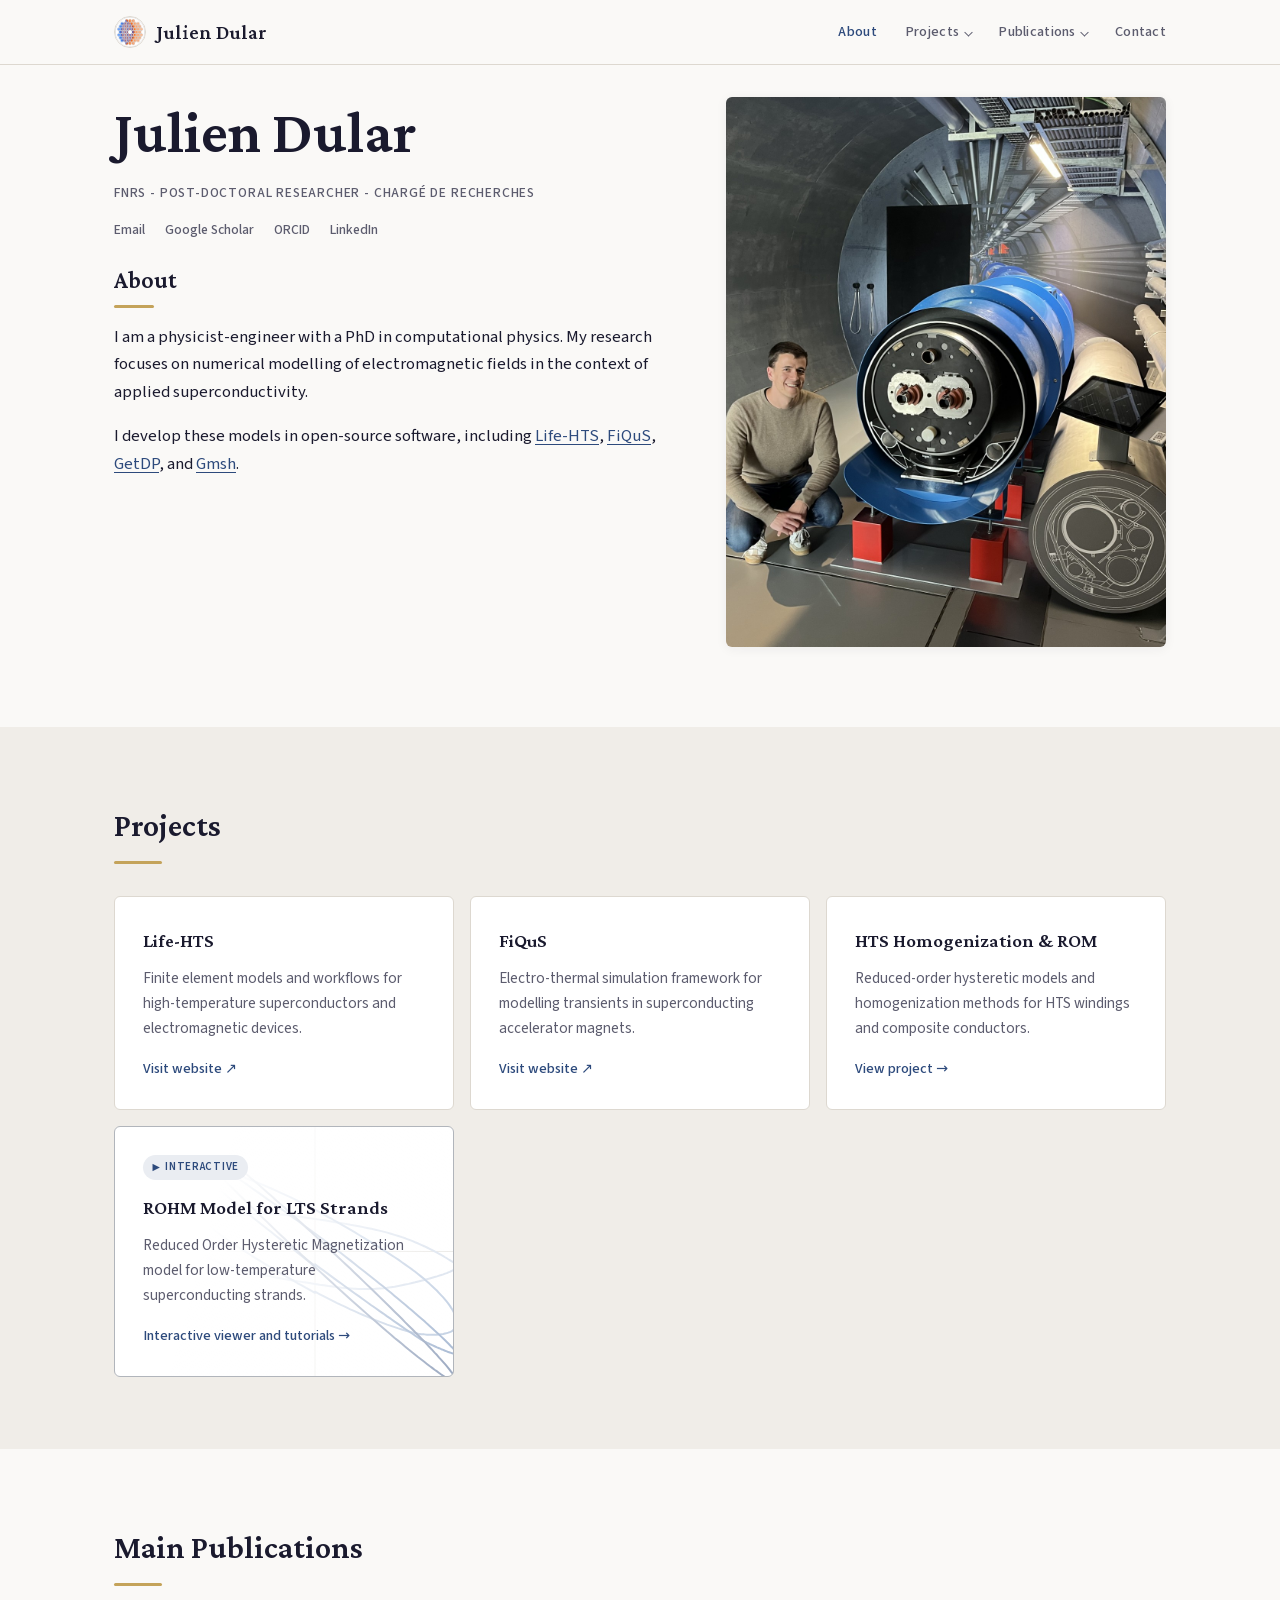
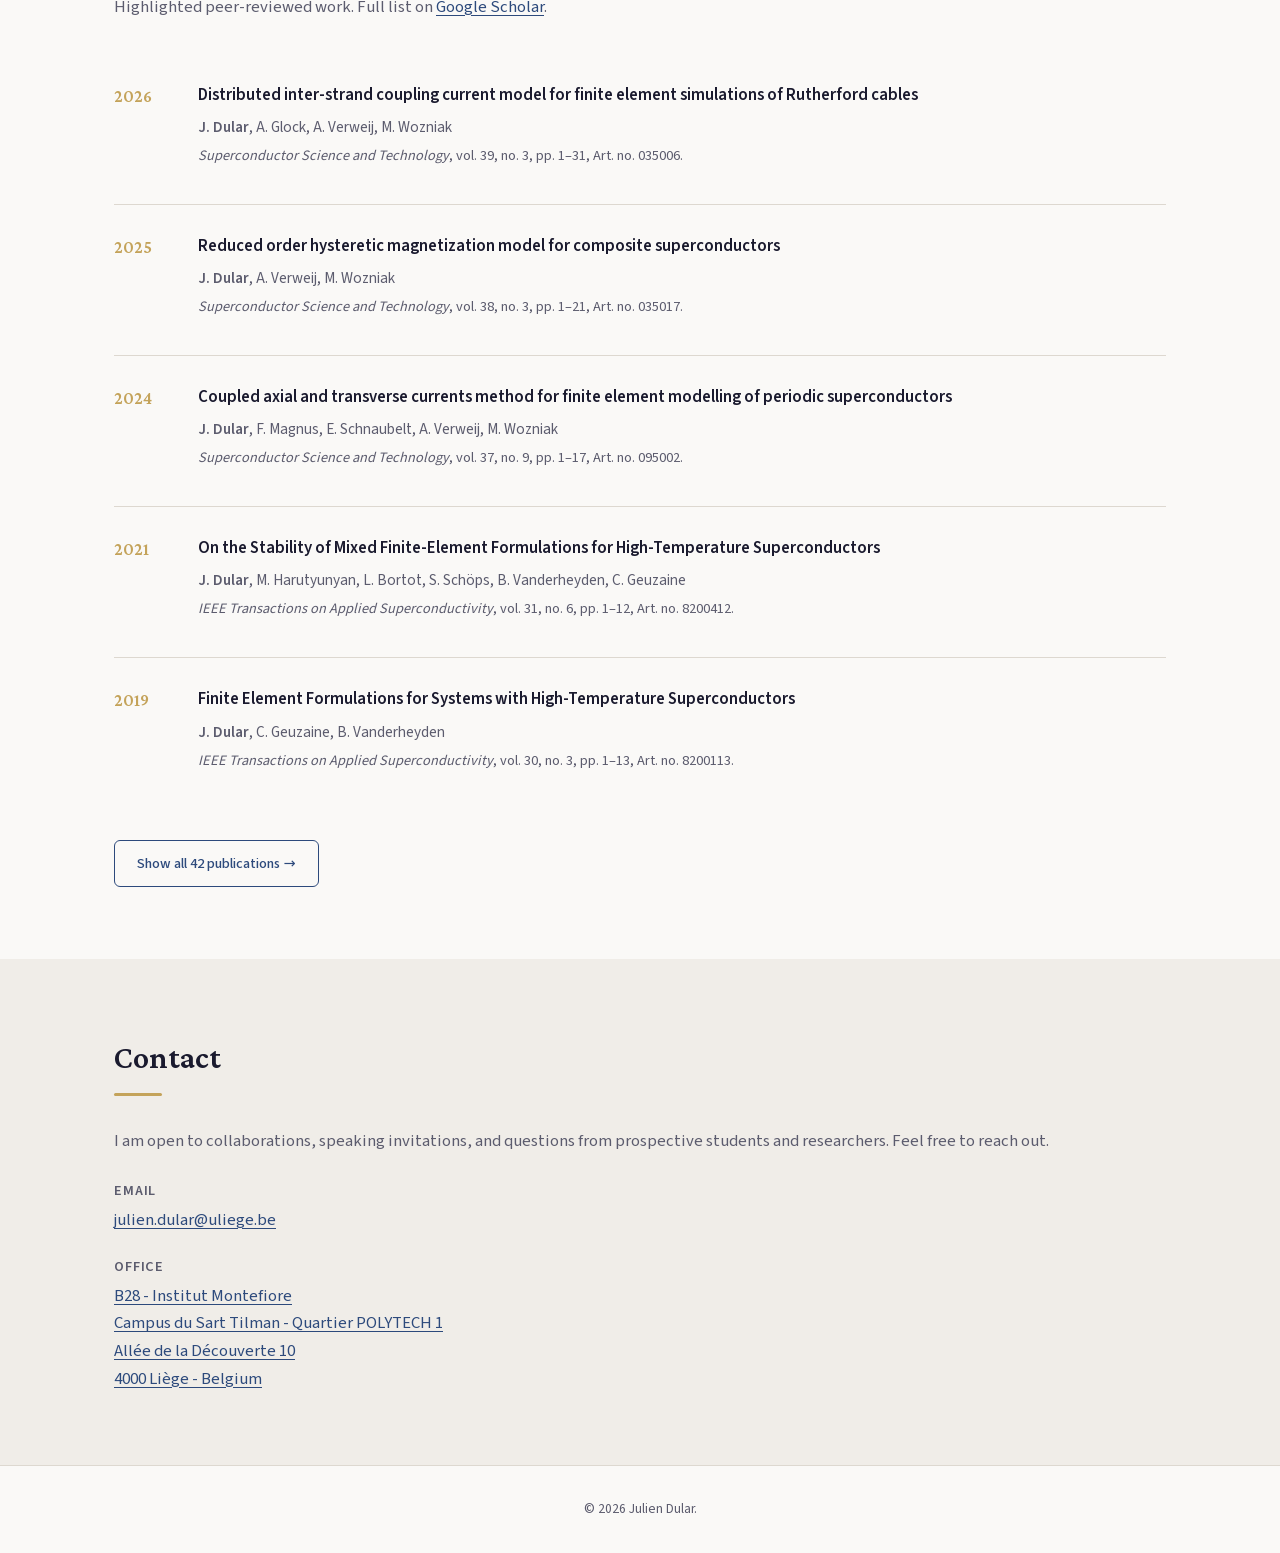
==== index.html @ a98f23dc "Highlighted the interactive ROHM project: card background, badge, menu pill - project card: "Interac" ====
<!DOCTYPE html>
<html lang="en">
<head>
  <meta charset="UTF-8">
  <meta name="viewport" content="width=device-width, initial-scale=1.0">
  <meta name="description" content="Julien Dular — FNRS postdoctoral researcher in numerical modelling of electromagnetic fields for applied superconductivity">
  <title>Julien Dular — Research Portfolio</title>
  <link rel="icon" href="assets/favicon.ico" sizes="32x32">
  <link rel="icon" href="assets/favicon-32.png" type="image/png" sizes="32x32">
  <link rel="apple-touch-icon" href="assets/apple-touch-icon.png">

  <link rel="stylesheet" href="styles.css">
</head>
<body>
  <a class="skip-link" href="#main">Skip to content</a>

  <header class="site-header">
    <nav class="nav" aria-label="Main navigation">
      <a class="nav-logo" href="#">
        <img class="nav-logo-photo" src="assets/favicon.png" alt="">
        Julien Dular
      </a>
      <button class="nav-toggle" aria-expanded="false" aria-controls="nav-menu" aria-label="Toggle menu">
        <span></span>
        <span></span>
        <span></span>
      </button>
      <ul class="nav-menu" id="nav-menu">
        <li><a href="#about">About</a></li>
        <li class="nav-item-dropdown">
          <a href="#projects" class="nav-dropdown-trigger">Projects</a>
          <ul class="nav-submenu" aria-label="Project links">
            <li><a href="http://www.life-hts.uliege.be/" target="_blank" rel="noopener noreferrer">Life-HTS</a></li>
            <li><a href="https://steam.docs.cern.ch/tools/fiqus/" target="_blank" rel="noopener noreferrer">FiQuS</a></li>
            <li><a href="projects/hts-homogenization.html">HTS Homogenization</a></li>
            <li><a href="projects/rohm-lts.html">ROHM for LTS Strands <span class="nav-badge">Interactive</span></a></li>
          </ul>
        </li>
        <li class="nav-item-dropdown">
          <a href="#publications" class="nav-dropdown-trigger">Publications</a>
          <ul class="nav-submenu" aria-label="Publication categories">
            <li><a href="#publications">Main Publications</a></li>
            <li><a href="publications.html#first-author">All Publications </a></li>
          </ul>
        </li>
        <li><a href="#contact">Contact</a></li>
      </ul>
    </nav>
  </header>

  <main id="main">
    <section class="hero" id="home">
      <div class="hero-inner">
      <div class="hero-content">
        <h1>Julien Dular</h1>
        <p class="hero-label"> FNRS - Post-Doctoral Researcher - Chargé de recherches </p>
        <ul class="social-links" aria-label="Academic profiles">
          <li><a href="mailto:julien.dular@uliege.be" aria-label="Email">Email</a></li>
          <li><a href="https://scholar.google.com/citations?user=bdQ_PpEAAAAJ&hl=fr" target="_blank" rel="noopener noreferrer">Google Scholar</a></li>
          <li><a href="https://orcid.org/0000-0003-0503-7526" target="_blank" rel="noopener noreferrer">ORCID</a></li>
          <li><a href="https://www.linkedin.com/in/julien-dular/" target="_blank" rel="noopener noreferrer">LinkedIn</a></li>
        </ul>
        <div class="about-grid" id="about">
          <h2 class="hero-about-title">About</h2>
          <div class="about-text">
            <p>
              I am a physicist-engineer with a PhD in computational physics. My research
              focuses on numerical modelling of electromagnetic fields in the context of
              applied superconductivity.
            </p>
            <p>
              I develop these models in open-source software, including
              <a href="http://www.life-hts.uliege.be/" target="_blank" rel="noopener noreferrer">Life-HTS</a>,
              <a href="https://steam.docs.cern.ch/tools/fiqus/" target="_blank" rel="noopener noreferrer">FiQuS</a>,
              <a href="https://getdp.info" target="_blank" rel="noopener noreferrer">GetDP</a>, and
              <a href="https://gmsh.info/" target="_blank" rel="noopener noreferrer">Gmsh</a>.
            </p>
          </div>
        </div>
      </div>
      <div class="hero-photo">
        <img src="assets/photo.jpg" alt="Julien Dular">
      </div>
      </div>
    </section>

    <section class="section section-alt" id="projects">
      <div class="container">
        <h2 class="section-title">Projects</h2>
        <div class="project-carousel">
          <div class="project-track" role="region" aria-label="Projects">
            <a class="project-card" href="http://www.life-hts.uliege.be/" target="_blank" rel="noopener noreferrer">
              <h3>Life-HTS</h3>
              <p>Finite element models and workflows for high-temperature superconductors and electromagnetic devices.</p>
              <span class="project-link">Visit website ↗</span>
            </a>
            <a class="project-card" href="https://steam.docs.cern.ch/tools/fiqus/" target="_blank" rel="noopener noreferrer">
              <h3>FiQuS</h3>
              <p>Electro-thermal simulation framework for modelling transients in superconducting accelerator magnets.</p>
              <span class="project-link">Visit website ↗</span>
            </a>
            <a class="project-card" href="projects/hts-homogenization.html">
              <h3>HTS Homogenization & ROM</h3>
              <p>Reduced-order hysteretic models and homogenization methods for HTS windings and composite conductors.</p>
              <span class="project-link">View project →</span>
            </a>
            <a class="project-card project-card-interactive" href="projects/rohm-lts.html">
              <span class="project-badge"><span aria-hidden="true">▶</span> Interactive</span>
              <h3>ROHM Model for LTS Strands</h3>
              <p>Reduced Order Hysteretic Magnetization model for low-temperature superconducting strands.</p>
              <span class="project-link">Interactive viewer and tutorials →</span>
            </a>
          </div>
        </div>
      </div>
    </section>

    <section class="section" id="publications">
      <div class="container" >
        <h2 class="section-title">Main Publications</h2>
        <p class="section-intro">Highlighted peer-reviewed work. Full list on <a href="https://scholar.google.com/citations?user=bdQ_PpEAAAAJ&hl=fr" target="_blank" rel="noopener noreferrer">Google Scholar</a>.</p>

        <div id="publications-container" data-main="true" data-show-all="true" aria-live="polite">
          <p class="section-intro">Loading publications…</p>
        </div>
      </div>
    </section>

    <section class="section section-alt" id="contact">
      <div class="container">
        <h2 class="section-title">Contact</h2>
        <div class="contact-info">
          <p>
            I am open to collaborations, speaking invitations, and questions from prospective
            students and researchers. Feel free to reach out.
          </p>
          <ul class="contact-details">
            <li>
              <span class="contact-label">Email</span>
              <a href="mailto:julien.dular@uliege.be">julien.dular@uliege.be</a>
            </li>
            <li>
              <span class="contact-label">Office</span>
              <a class="contact-office-address" href="https://www.google.com/maps/search/?api=1&amp;query=B28+Institut+Montefiore,+All%C3%A9e+de+la+D%C3%A9couverte+10,+4000+Li%C3%A8ge,+Belgium" target="_blank" rel="noopener noreferrer">
                B28 - Institut Montefiore
                <br> Campus du Sart Tilman - Quartier POLYTECH 1
                <br> Allée de la Découverte 10
                <br> 4000 Liège - Belgium
              </a>
            </li>
          </ul>
        </div>
      </div>
    </section>
  </main>

  <footer class="site-footer">
    <div class="container">
      <p>&copy; <span id="year"></span> Julien Dular.</p>
    </div>
  </footer>

  <script src="assets/vendor/js-yaml.min.js"></script>
  <script src="publications.js"></script>
  <script src="script.js"></script>
</body>
</html>
---- styles.css ----
/* ==========================================================================
   Academic Portfolio — Styles
   ========================================================================== */

/* Self-hosted fonts (SIL Open Font License 1.1, see assets/fonts/OFL-*.txt) */

@font-face {
  font-family: "Crimson Pro";
  font-style: italic;
  font-weight: 400;
  font-display: swap;
  src: url("assets/fonts/crimson-pro-italic-latin-ext.woff2") format("woff2");
  unicode-range: U+0100-02BA, U+02BD-02C5, U+02C7-02CC, U+02CE-02D7, U+02DD-02FF, U+0304, U+0308, U+0329, U+1D00-1DBF, U+1E00-1E9F, U+1EF2-1EFF, U+2020, U+20A0-20AB, U+20AD-20C0, U+2113, U+2C60-2C7F, U+A720-A7FF;
}

@font-face {
  font-family: "Crimson Pro";
  font-style: italic;
  font-weight: 400;
  font-display: swap;
  src: url("assets/fonts/crimson-pro-italic-latin.woff2") format("woff2");
  unicode-range: U+0000-00FF, U+0131, U+0152-0153, U+02BB-02BC, U+02C6, U+02DA, U+02DC, U+0304, U+0308, U+0329, U+2000-206F, U+20AC, U+2122, U+2191, U+2193, U+2212, U+2215, U+FEFF, U+FFFD;
}

@font-face {
  font-family: "Crimson Pro";
  font-style: normal;
  font-weight: 400 600;
  font-display: swap;
  src: url("assets/fonts/crimson-pro-normal-latin-ext.woff2") format("woff2");
  unicode-range: U+0100-02BA, U+02BD-02C5, U+02C7-02CC, U+02CE-02D7, U+02DD-02FF, U+0304, U+0308, U+0329, U+1D00-1DBF, U+1E00-1E9F, U+1EF2-1EFF, U+2020, U+20A0-20AB, U+20AD-20C0, U+2113, U+2C60-2C7F, U+A720-A7FF;
}

@font-face {
  font-family: "Crimson Pro";
  font-style: normal;
  font-weight: 400 600;
  font-display: swap;
  src: url("assets/fonts/crimson-pro-normal-latin.woff2") format("woff2");
  unicode-range: U+0000-00FF, U+0131, U+0152-0153, U+02BB-02BC, U+02C6, U+02DA, U+02DC, U+0304, U+0308, U+0329, U+2000-206F, U+20AC, U+2122, U+2191, U+2193, U+2212, U+2215, U+FEFF, U+FFFD;
}

@font-face {
  font-family: "Source Sans 3";
  font-style: normal;
  font-weight: 300 600;
  font-display: swap;
  src: url("assets/fonts/source-sans-3-normal-latin-ext.woff2") format("woff2");
  unicode-range: U+0100-02BA, U+02BD-02C5, U+02C7-02CC, U+02CE-02D7, U+02DD-02FF, U+0304, U+0308, U+0329, U+1D00-1DBF, U+1E00-1E9F, U+1EF2-1EFF, U+2020, U+20A0-20AB, U+20AD-20C0, U+2113, U+2C60-2C7F, U+A720-A7FF;
}

@font-face {
  font-family: "Source Sans 3";
  font-style: normal;
  font-weight: 300 600;
  font-display: swap;
  src: url("assets/fonts/source-sans-3-normal-latin.woff2") format("woff2");
  unicode-range: U+0000-00FF, U+0131, U+0152-0153, U+02BB-02BC, U+02C6, U+02DA, U+02DC, U+0304, U+0308, U+0329, U+2000-206F, U+20AC, U+2122, U+2191, U+2193, U+2212, U+2215, U+FEFF, U+FFFD;
}

:root {
  --color-bg: #faf9f7;
  --color-bg-alt: #f0ede8;
  --color-surface: #ffffff;
  --color-text: #1a1a2e;
  --color-text-muted: #5c5c6e;
  --color-accent: #2d4a7c;
  --color-accent-light: #4a6fa5;
  --color-border: #ddd8d0;
  --color-highlight: #c4a35a;

  --font-serif: "Crimson Pro", Georgia, "Times New Roman", serif;
  --font-sans: "Source Sans 3", system-ui, sans-serif;

  --max-width: 1100px;
  --header-height: 64px;
  --radius: 6px;
  --shadow: 0 2px 12px rgba(26, 26, 46, 0.06);
  --transition: 0.2s ease;
}

*,
*::before,
*::after {
  box-sizing: border-box;
  margin: 0;
  padding: 0;
}

html {
  scroll-behavior: smooth;
  scroll-padding-top: calc(var(--header-height) + 1rem);
}

body {
  font-family: var(--font-sans);
  font-size: 1.05rem;
  line-height: 1.65;
  color: var(--color-text);
  background: var(--color-bg);
  -webkit-font-smoothing: antialiased;
}

img {
  max-width: 100%;
  height: auto;
  display: block;
}

a {
  color: var(--color-accent);
  text-decoration-thickness: 1px;
  text-underline-offset: 3px;
  transition: color var(--transition);
}

a:hover {
  color: var(--color-accent-light);
}

/* Skip link */
.skip-link {
  position: absolute;
  top: -100%;
  left: 1rem;
  padding: 0.5rem 1rem;
  background: var(--color-accent);
  color: #fff;
  z-index: 200;
  border-radius: var(--radius);
}

.skip-link:focus {
  top: 1rem;
}

/* Header & Navigation */
.site-header {
  position: sticky;
  top: 0;
  z-index: 100;
  background: rgba(250, 249, 247, 0.92);
  backdrop-filter: blur(10px);
  border-bottom: 1px solid var(--color-border);
}

.nav {
  display: flex;
  align-items: center;
  justify-content: space-between;
  max-width: var(--max-width);
  margin: 0 auto;
  padding: 0 1.5rem;
  height: var(--header-height);
}

.nav-logo {
  display: inline-flex;
  align-items: center;
  gap: 0.625rem;
  font-family: var(--font-serif);
  font-size: 1.25rem;
  font-weight: 600;
  color: var(--color-text);
  text-decoration: none;
}

.nav-logo-photo {
  width: 2rem;
  height: 2rem;
  border-radius: 50%;
  object-fit: cover;
  border: 1px solid var(--color-border);
}

.nav-logo:hover {
  color: var(--color-accent);
}

.nav-menu {
  display: flex;
  gap: 1.75rem;
  list-style: none;
}

.nav-menu a {
  font-size: 0.9rem;
  font-weight: 500;
  color: var(--color-text-muted);
  text-decoration: none;
  letter-spacing: 0.02em;
}

.nav-menu a:hover,
.nav-menu a.active {
  color: var(--color-accent);
}

/* Projects dropdown */
.nav-item-dropdown {
  position: relative;
}

.nav-dropdown-trigger::after {
  content: "";
  display: inline-block;
  width: 0.35rem;
  height: 0.35rem;
  margin-left: 0.35rem;
  border-right: 1.5px solid currentColor;
  border-bottom: 1.5px solid currentColor;
  transform: rotate(45deg) translateY(-1px);
  vertical-align: middle;
  transition: transform var(--transition);
}

.nav-item-dropdown:hover .nav-dropdown-trigger::after,
.nav-item-dropdown:focus-within .nav-dropdown-trigger::after {
  transform: rotate(-135deg) translateY(1px);
}

.nav-submenu {
  list-style: none;
  position: absolute;
  top: calc(100% + 0.5rem);
  left: 0;
  min-width: 220px;
  padding: 0.5rem 0;
  background: var(--color-bg);
  border: 1px solid var(--color-border);
  border-radius: 6px;
  box-shadow: 0 8px 24px rgba(0, 0, 0, 0.08);
  z-index: 101;
  opacity: 0;
  visibility: hidden;
  transform: translateY(6px);
  transition: opacity var(--transition), transform var(--transition), visibility var(--transition);
}

.nav-item-dropdown:hover .nav-submenu,
.nav-item-dropdown:focus-within .nav-submenu {
  opacity: 1;
  visibility: visible;
  transform: translateY(0);
}

.nav-submenu a {
  display: block;
  padding: 0.5rem 1rem;
  font-size: 0.85rem;
  white-space: nowrap;
}

/* "Interactive" pill, on the ROHM project card and next to its menu link */
.project-badge,
.nav-badge {
  display: inline-flex;
  align-items: center;
  gap: 0.3rem;
  font-family: var(--font-sans);
  font-weight: 600;
  letter-spacing: 0.06em;
  text-transform: uppercase;
  color: var(--color-accent);
  background: color-mix(in srgb, var(--color-accent) 10%, var(--color-surface));
  border-radius: 999px;
}

.nav-badge {
  margin-left: 0.4rem;
  padding: 0.1rem 0.45rem;
  font-size: 0.62rem;
  vertical-align: 0.1em;
}

.nav-submenu a:hover,
.nav-submenu a.active {
  background: var(--color-bg-alt);
  color: var(--color-accent);
}

.nav-toggle {
  display: none;
  flex-direction: column;
  gap: 5px;
  background: none;
  border: none;
  cursor: pointer;
  padding: 4px;
}

.nav-toggle span {
  display: block;
  width: 22px;
  height: 2px;
  background: var(--color-text);
  transition: var(--transition);
}

/* Hero */
.hero {
  background: var(--color-bg);
  padding: 2rem 0 5rem;
}

.hero-inner {
  display: grid;
  grid-template-columns: 1fr auto;
  gap: 3rem;
  align-items: start;
  max-width: var(--max-width);
  margin: 0 auto;
  padding: 0 1.5rem;
}

.hero-label {
  font-size: 0.85rem;
  font-weight: 500;
  letter-spacing: 0.06em;
  text-transform: uppercase;
  color: var(--color-text-muted);
  margin-bottom: 0.75rem;
}

.hero h1 {
  font-family: var(--font-serif);
  font-size: clamp(2.5rem, 5vw, 3.75rem);
  font-weight: 600;
  line-height: 1.15;
  margin-bottom: 1rem;
  color: var(--color-text);
}

.btn {
  display: inline-block;
  padding: 0.65rem 1.4rem;
  font-family: var(--font-sans);
  font-size: 0.9rem;
  font-weight: 500;
  border-radius: var(--radius);
  text-decoration: none;
  transition: background var(--transition), color var(--transition), border-color var(--transition);
  cursor: pointer;
  border: 1.5px solid transparent;
}

.btn-primary {
  background: var(--color-accent);
  color: #fff;
}

.btn-primary:hover {
  background: var(--color-accent-light);
  color: #fff;
}

.btn-secondary {
  background: transparent;
  color: var(--color-accent);
  border-color: var(--color-accent);
}

.btn-secondary:hover {
  background: var(--color-accent);
  color: #fff;
}

.social-links {
  display: flex;
  flex-wrap: wrap;
  gap: 1.25rem;
  list-style: none;
}

.social-links a {
  font-size: 0.85rem;
  font-weight: 500;
  text-decoration: none;
  color: var(--color-text-muted);
}

.social-links a:hover {
  color: var(--color-accent);
}

.hero .social-links {
  margin: 0.5rem 0 0;
}

.hero .about-grid {
  grid-template-columns: 1fr;
  gap: 0.75rem;
  margin: 1rem 0 0;
}

.hero-about-title {
  font-family: var(--font-serif);
  font-size: 1.5rem;
  font-weight: 600;
  margin-bottom: 0.25rem;
  position: relative;
  padding-bottom: 0.5rem;
}

.hero-about-title::after {
  content: "";
  position: absolute;
  bottom: 0;
  left: 0;
  width: 40px;
  height: 3px;
  background: var(--color-highlight);
  border-radius: 2px;
}

.hero .about-highlights {
  padding: 1rem 1.25rem;
  margin: 0;
}

.hero .about-highlights h3 {
  margin-bottom: 0.5rem;
}

.hero .about-highlights li {
  margin-bottom: 0.2rem;
}

.hero-photo {
  flex-shrink: 0;
}

.hero-photo img {
  width: 440px;
  height: 550px;
  object-fit: cover;
  border-radius: var(--radius);
  box-shadow: var(--shadow);
}

/* Sections */
.section {
  padding: 4.5rem 0;
  background: var(--color-bg);
}

.section-alt {
  background: var(--color-bg-alt);
}

.container {
  max-width: var(--max-width);
  margin: 0 auto;
  padding: 0 1.5rem;
}

.section-title {
  font-family: var(--font-serif);
  font-size: 2rem;
  font-weight: 600;
  margin-bottom: 0.5rem;
  position: relative;
  padding-bottom: 0.75rem;
}

.section-title::after {
  content: "";
  position: absolute;
  bottom: 0;
  left: 0;
  width: 48px;
  height: 3px;
  background: var(--color-highlight);
  border-radius: 2px;
}

.section-intro {
  color: var(--color-text-muted);
  margin-bottom: 2rem;
}

.subsection-title {
  font-family: var(--font-serif);
  font-size: 1.35rem;
  margin-top: 2.5rem;
  margin-bottom: 1rem;
}

/* About */
.about-grid {
  display: grid;
  grid-template-columns: 2fr 1fr;
  gap: 3rem;
  margin-top: 2rem;
}

.about-text p + p {
  margin-top: 1rem;
}

.about-highlights {
  background: var(--color-surface);
  padding: 1.5rem;
  border-radius: var(--radius);
  border: 1px solid var(--color-border);
  box-shadow: var(--shadow);
}

.about-highlights h3 {
  font-family: var(--font-serif);
  font-size: 1.1rem;
  margin-bottom: 0.75rem;
}

.about-highlights ul {
  list-style: none;
}

.about-highlights li {
  padding: 0.4rem 0;
  padding-left: 1rem;
  border-left: 2px solid var(--color-highlight);
  margin-bottom: 0.35rem;
  font-size: 0.95rem;
  color: var(--color-text-muted);
}

/* Publications */
.publication-list {
  list-style: none;
  margin-top: 2rem;
}

.publications-show-all {
  margin-top: 2rem;
}

.page-back {
  margin-bottom: 1.5rem;
}

.page-back a {
  color: var(--color-accent);
  text-decoration: none;
  font-weight: 500;
}

.page-back a:hover {
  text-decoration: underline;
}

.publication-list + .publication-list {
  margin-top: 0;
}

.publication-divider {
  border: none;
  border-top: 1px solid var(--color-border);
  margin: 2rem 0;
}

.publication {
  display: grid;
  grid-template-columns: 60px 1fr;
  gap: 1.5rem;
  padding: 1.75rem 0;
  border-bottom: 1px solid var(--color-border);
}

.publication:last-child {
  border-bottom: none;
}

.pub-year {
  font-family: var(--font-serif);
  font-size: 1.1rem;
  font-weight: 600;
  color: var(--color-highlight);
}

.pub-title {
  font-weight: 600;
  font-size: 1.05rem;
  margin-bottom: 0.35rem;
}

.pub-authors {
  font-size: 0.95rem;
  color: var(--color-text-muted);
  margin-bottom: 0.25rem;
}

.pub-venue {
  font-size: 0.9rem;
  color: var(--color-text-muted);
  margin-bottom: 0.5rem;
}

.pub-links {
  display: flex;
  gap: 1rem;
}

.pub-links a {
  font-size: 0.85rem;
  font-weight: 500;
  text-decoration: none;
}

/* Projects grid */
.project-carousel {
  margin-top: 2rem;
  --project-gap: 1rem;
}

.project-track {
  display: grid;
  grid-template-columns: repeat(3, 1fr);
  gap: var(--project-gap);
}

.project-carousel .project-card {
  min-height: 12rem;
  min-width: 0;
}

@media (max-width: 900px) {
  .project-track {
    grid-template-columns: repeat(2, 1fr);
  }
}

@media (max-width: 600px) {
  .project-track {
    grid-template-columns: 1fr;
  }
}

.project-card {
  background: var(--color-surface);
  padding: 1.75rem;
  border-radius: var(--radius);
  border: 1px solid var(--color-border);
  display: flex;
  scroll-margin-top: calc(var(--header-height) + 1rem);
  flex-direction: column;
  text-decoration: none;
  color: inherit;
  transition: transform var(--transition), box-shadow var(--transition), border-color var(--transition);
}

a.project-card:hover {
  transform: translateY(-3px);
  box-shadow: 0 8px 24px rgba(26, 26, 46, 0.1);
  border-color: var(--color-highlight);
}

.project-meta {
  font-size: 0.75rem;
  font-weight: 600;
  letter-spacing: 0.05em;
  text-transform: uppercase;
  color: var(--color-text-muted);
  margin-bottom: 0.5rem;
}

.project-card h3 {
  font-family: var(--font-serif);
  font-size: 1.2rem;
  margin-bottom: 0.6rem;
}

.project-card p {
  font-size: 0.95rem;
  color: var(--color-text-muted);
  flex: 1;
  margin-bottom: 1rem;
}

.project-link {
  font-size: 0.9rem;
  font-weight: 500;
  text-decoration: none;
  color: var(--color-accent);
}

a.project-card:hover .project-link {
  color: var(--color-accent-light);
}

/* Card leading to an interactive application: magnetization loops computed with the model in the
   background (assets/rohm-loops.svg), faded under the text */
.project-card-interactive {
  background:
    linear-gradient(105deg, var(--color-surface) 30%, rgba(255, 255, 255, 0.7) 60%, rgba(255, 255, 255, 0.15) 100%),
    url("assets/rohm-loops.svg") right -2rem center / auto 125% no-repeat,
    var(--color-surface);
  border-color: color-mix(in srgb, var(--color-accent) 25%, var(--color-border));
}

.project-badge {
  align-self: flex-start;
  margin-bottom: 0.75rem;
  padding: 0.2rem 0.6rem;
  font-size: 0.7rem;
}

.project-badge span {
  font-size: 0.6rem;
}

/* Project detail pages */
.project-page .section-title {
  margin-bottom: 0.75rem;
}

.project-detail {
  margin-top: 2.5rem;
}

.project-detail .subsection-title {
  margin-top: 2rem;
}

.project-detail .subsection-title:first-child {
  margin-top: 0;
}

.project-list {
  list-style: disc;
  padding-left: 1.25rem;
  color: var(--color-text-muted);
}

.project-list li + li {
  margin-top: 0.35rem;
}

.project-page-links {
  display: flex;
  flex-wrap: wrap;
  gap: 0.75rem;
  margin-top: 2.5rem;
}

.skills-list {
  display: flex;
  flex-wrap: wrap;
  gap: 0.6rem;
  list-style: none;
}

.skills-list li {
  background: var(--color-surface);
  border: 1px solid var(--color-border);
  padding: 0.4rem 0.9rem;
  border-radius: 999px;
  font-size: 0.85rem;
  font-weight: 500;
  color: var(--color-text-muted);
}

/* Contact */
.contact-info {
  margin-top: 2rem;
}

.contact-info p {
  color: var(--color-text-muted);
  margin-bottom: 1.5rem;
}

.contact-details {
  list-style: none;
}

.contact-details li {
  margin-bottom: 1.25rem;
}

.contact-details li:last-child {
  margin-bottom: 0;
}

.contact-label {
  display: block;
  font-size: 0.9rem;
  font-weight: 600;
  letter-spacing: 0.06em;
  text-transform: uppercase;
  color: var(--color-text-muted);
  margin-bottom: 0.25rem;
}

/* Footer */
.site-footer {
  padding: 2rem 0;
  border-top: 1px solid var(--color-border);
  text-align: center;
}

.site-footer p {
  font-size: 0.85rem;
  color: var(--color-text-muted);
}

/* Responsive */
@media (max-width: 768px) {
  .nav-toggle {
    display: flex;
  }

  .nav-menu {
    position: fixed;
    top: var(--header-height);
    left: 0;
    right: 0;
    flex-direction: column;
    background: var(--color-bg);
    padding: 1.5rem;
    gap: 1rem;
    border-bottom: 1px solid var(--color-border);
    transform: translateY(-120%);
    opacity: 0;
    pointer-events: none;
    transition: transform var(--transition), opacity var(--transition);
  }

  .nav-menu.open {
    transform: translateY(0);
    opacity: 1;
    pointer-events: auto;
  }

  .nav-item-dropdown {
    display: flex;
    flex-direction: column;
    gap: 0.25rem;
  }

  .nav-submenu {
    position: static;
    opacity: 1;
    visibility: visible;
    transform: none;
    min-width: 0;
    padding: 0;
    margin: 0;
    border: none;
    box-shadow: none;
    background: transparent;
  }

  .nav-submenu a {
    padding: 0.35rem 0 0.35rem 0.75rem;
    font-size: 0.9rem;
    white-space: normal;
  }

  .nav-submenu a:hover,
  .nav-submenu a.active {
    background: transparent;
  }

  .hero {
    padding-top: 1.5rem;
  }

  .hero-inner {
    grid-template-columns: 1fr;
    text-align: center;
  }

  .social-links {
    justify-content: center;
  }

  .hero-photo {
    order: -1;
  }

  .hero-photo img {
    width: 320px;
    height: 400px;
    margin: 0 auto;
  }

  .about-grid {
    grid-template-columns: 1fr;
  }

  .publication {
    grid-template-columns: 1fr;
    gap: 0.5rem;
  }
}
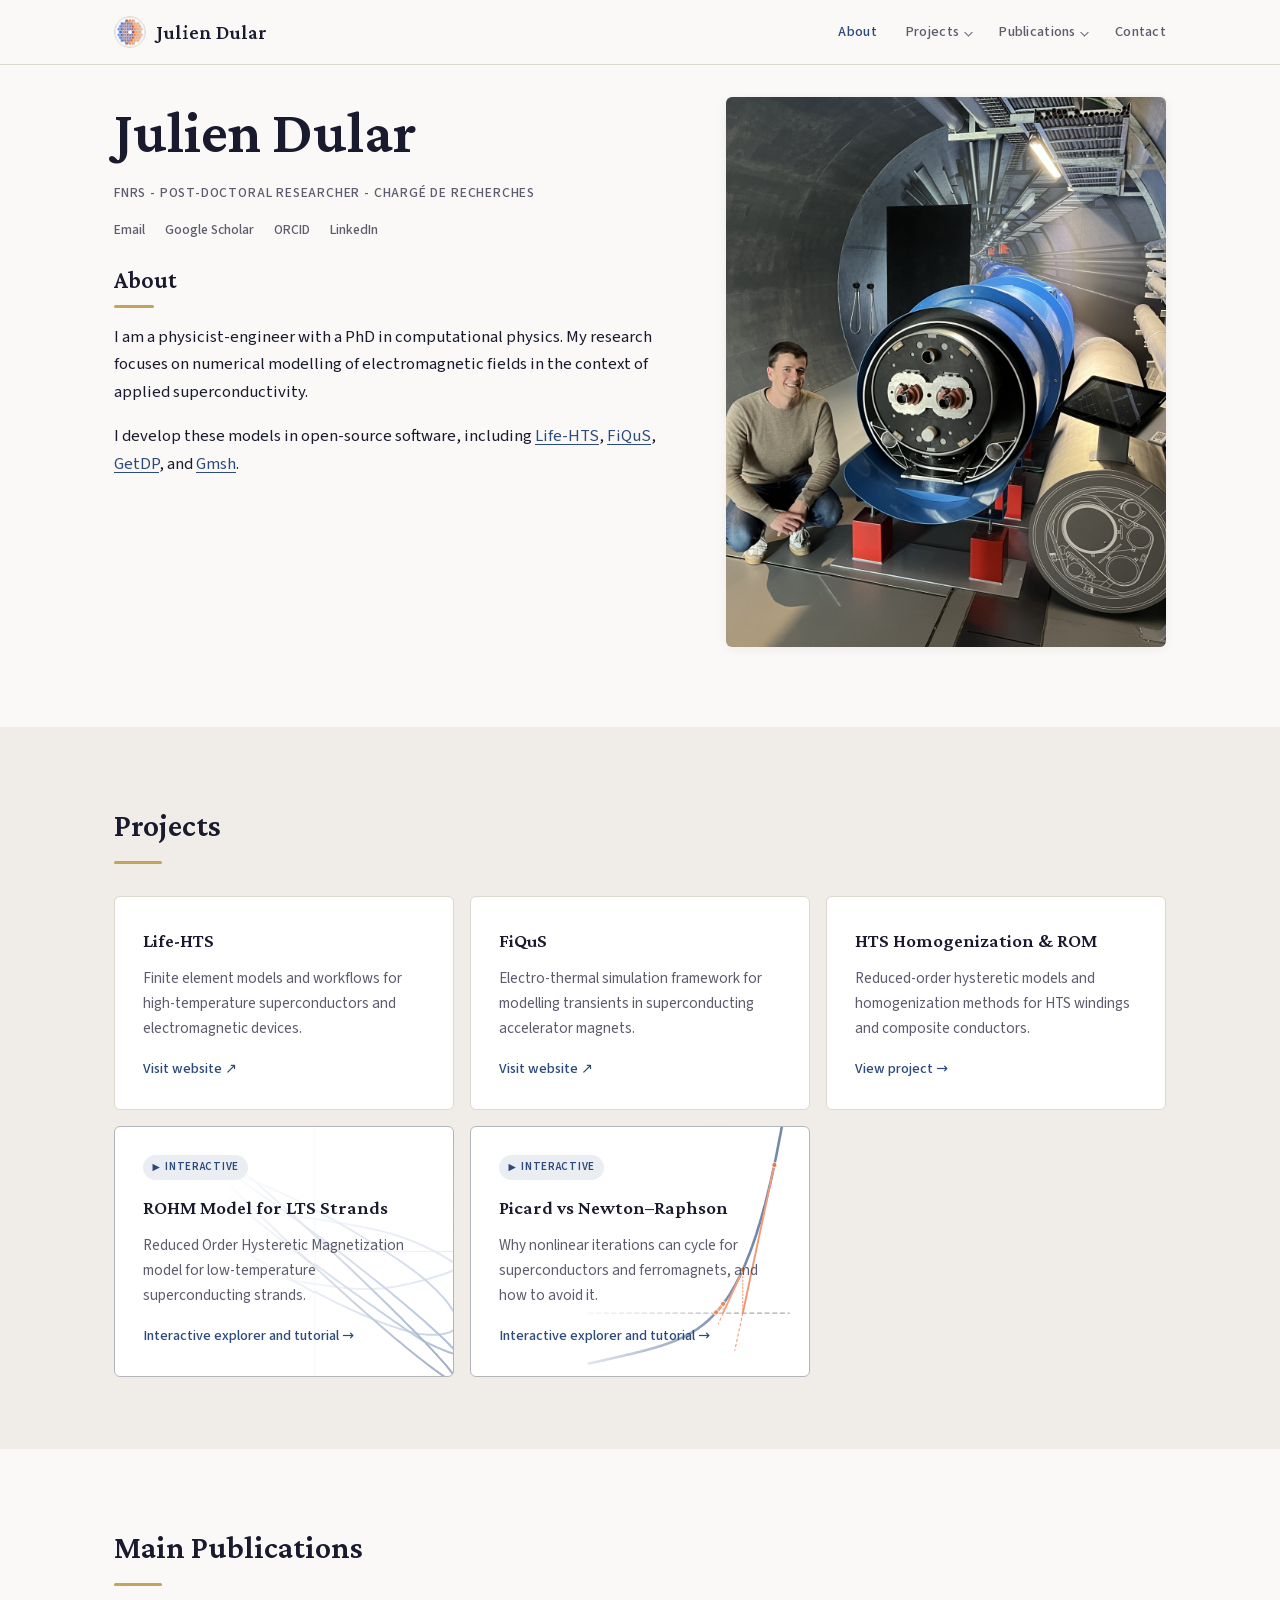
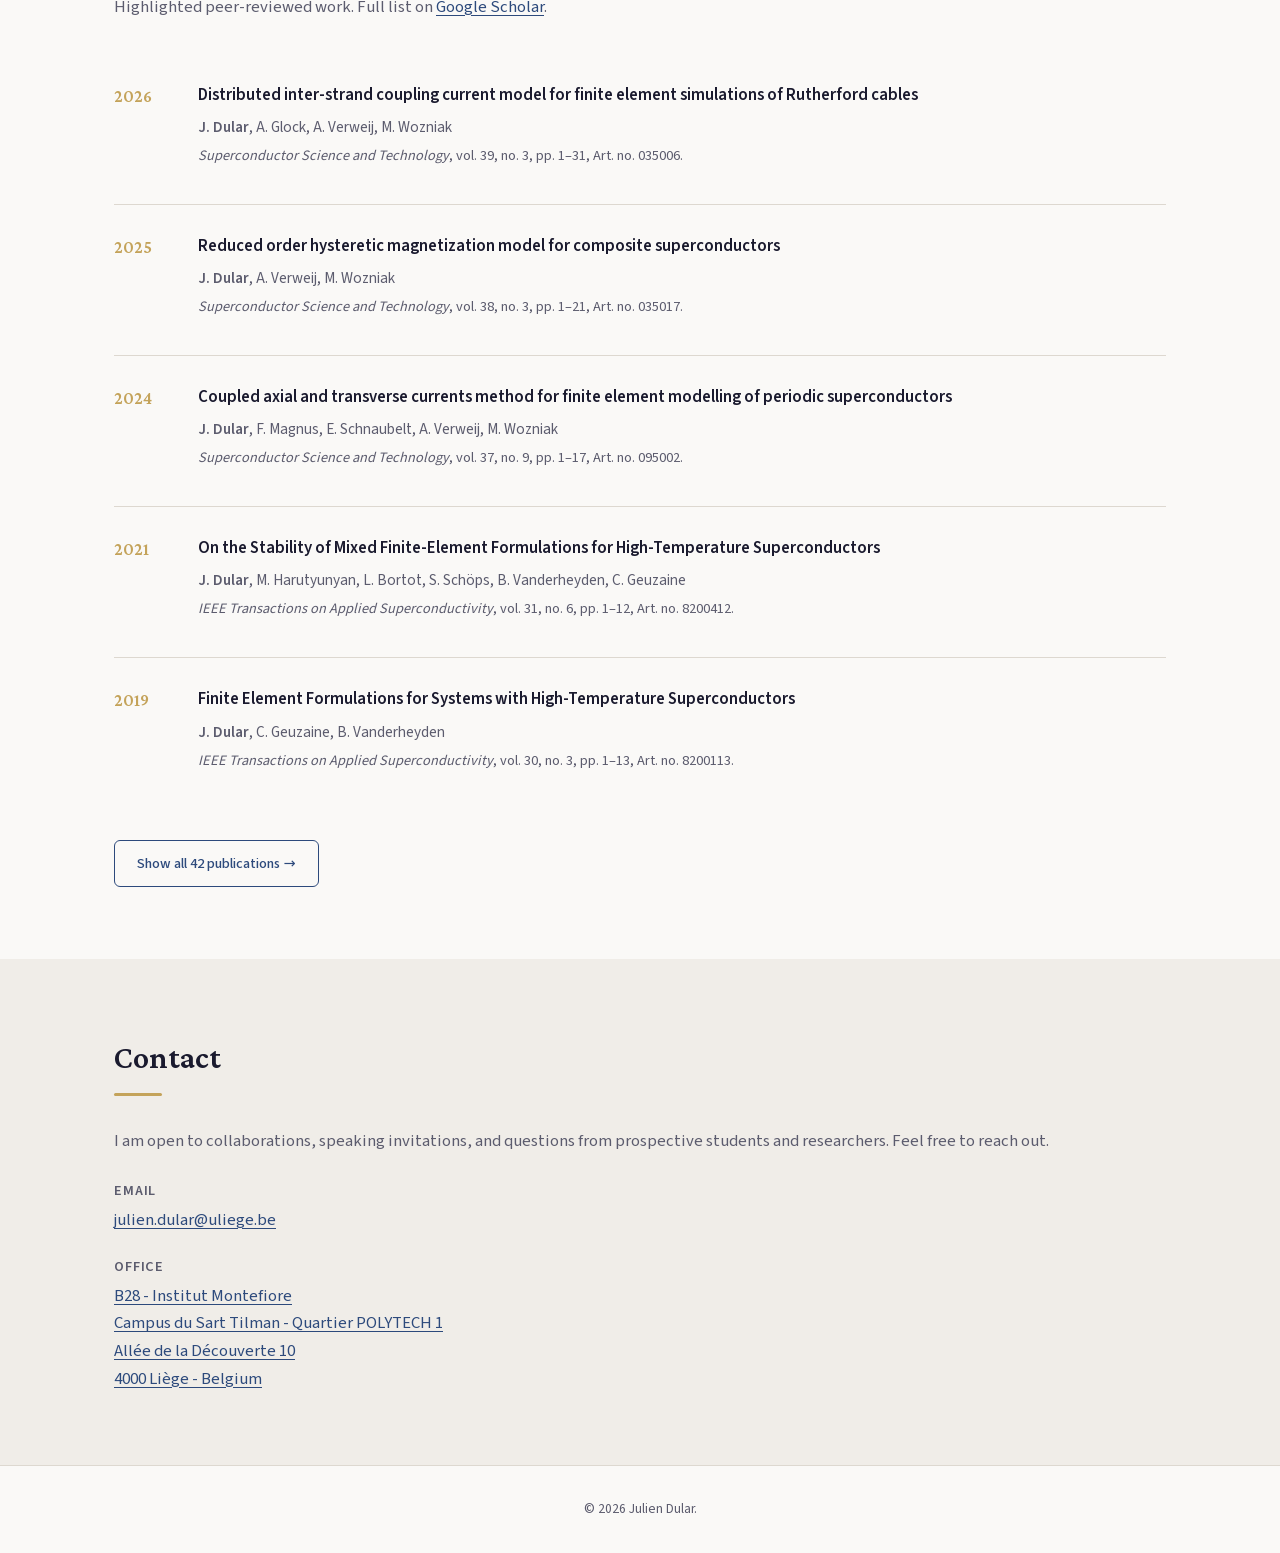
==== commit a9b00ade: "Added the nonlinear iterations explorer (Picard vs Newton-Raphson) as a new interactive project Proj" ====
--- a/index.html
+++ b/index.html
@@ -34,6 +34,7 @@
             <li><a href="https://steam.docs.cern.ch/tools/fiqus/" target="_blank" rel="noopener noreferrer">FiQuS</a></li>
             <li><a href="projects/hts-homogenization.html">HTS Homogenization</a></li>
             <li><a href="projects/rohm-lts.html">ROHM for LTS Strands <span class="nav-badge">Interactive</span></a></li>
+            <li><a href="projects/nonlinear-iterations.html">Nonlinear Iterations <span class="nav-badge">Interactive</span></a></li>
           </ul>
         </li>
         <li class="nav-item-dropdown">
@@ -108,7 +109,13 @@
               <span class="project-badge"><span aria-hidden="true">▶</span> Interactive</span>
               <h3>ROHM Model for LTS Strands</h3>
               <p>Reduced Order Hysteretic Magnetization model for low-temperature superconducting strands.</p>
-              <span class="project-link">Interactive viewer and tutorials →</span>
+              <span class="project-link">Interactive explorer and tutorial →</span>
+            </a>
+            <a class="project-card project-card-interactive project-card-iterations" href="projects/nonlinear-iterations.html">
+              <span class="project-badge"><span aria-hidden="true">▶</span> Interactive</span>
+              <h3>Picard vs Newton–Raphson</h3>
+              <p>Why nonlinear iterations can cycle for superconductors and ferromagnets, and how to avoid it.</p>
+              <span class="project-link">Interactive explorer and tutorial →</span>
             </a>
           </div>
         </div>
--- a/styles.css
+++ b/styles.css
@@ -709,6 +709,15 @@
   font-size: 0.6rem;
 }
 
+/* Card of the nonlinear iterations explorer: power law and Newton-Raphson iterations in the background
+   (assets/iterations-newton.svg) */
+.project-card-iterations {
+  background:
+    linear-gradient(105deg, var(--color-surface) 35%, rgba(255, 255, 255, 0.6) 55%, rgba(255, 255, 255, 0) 80%),
+    url("assets/iterations-newton.svg") right 0.5rem center / auto 104% no-repeat,
+    var(--color-surface);
+}
+
 /* Project detail pages */
 .project-page .section-title {
   margin-bottom: 0.75rem;
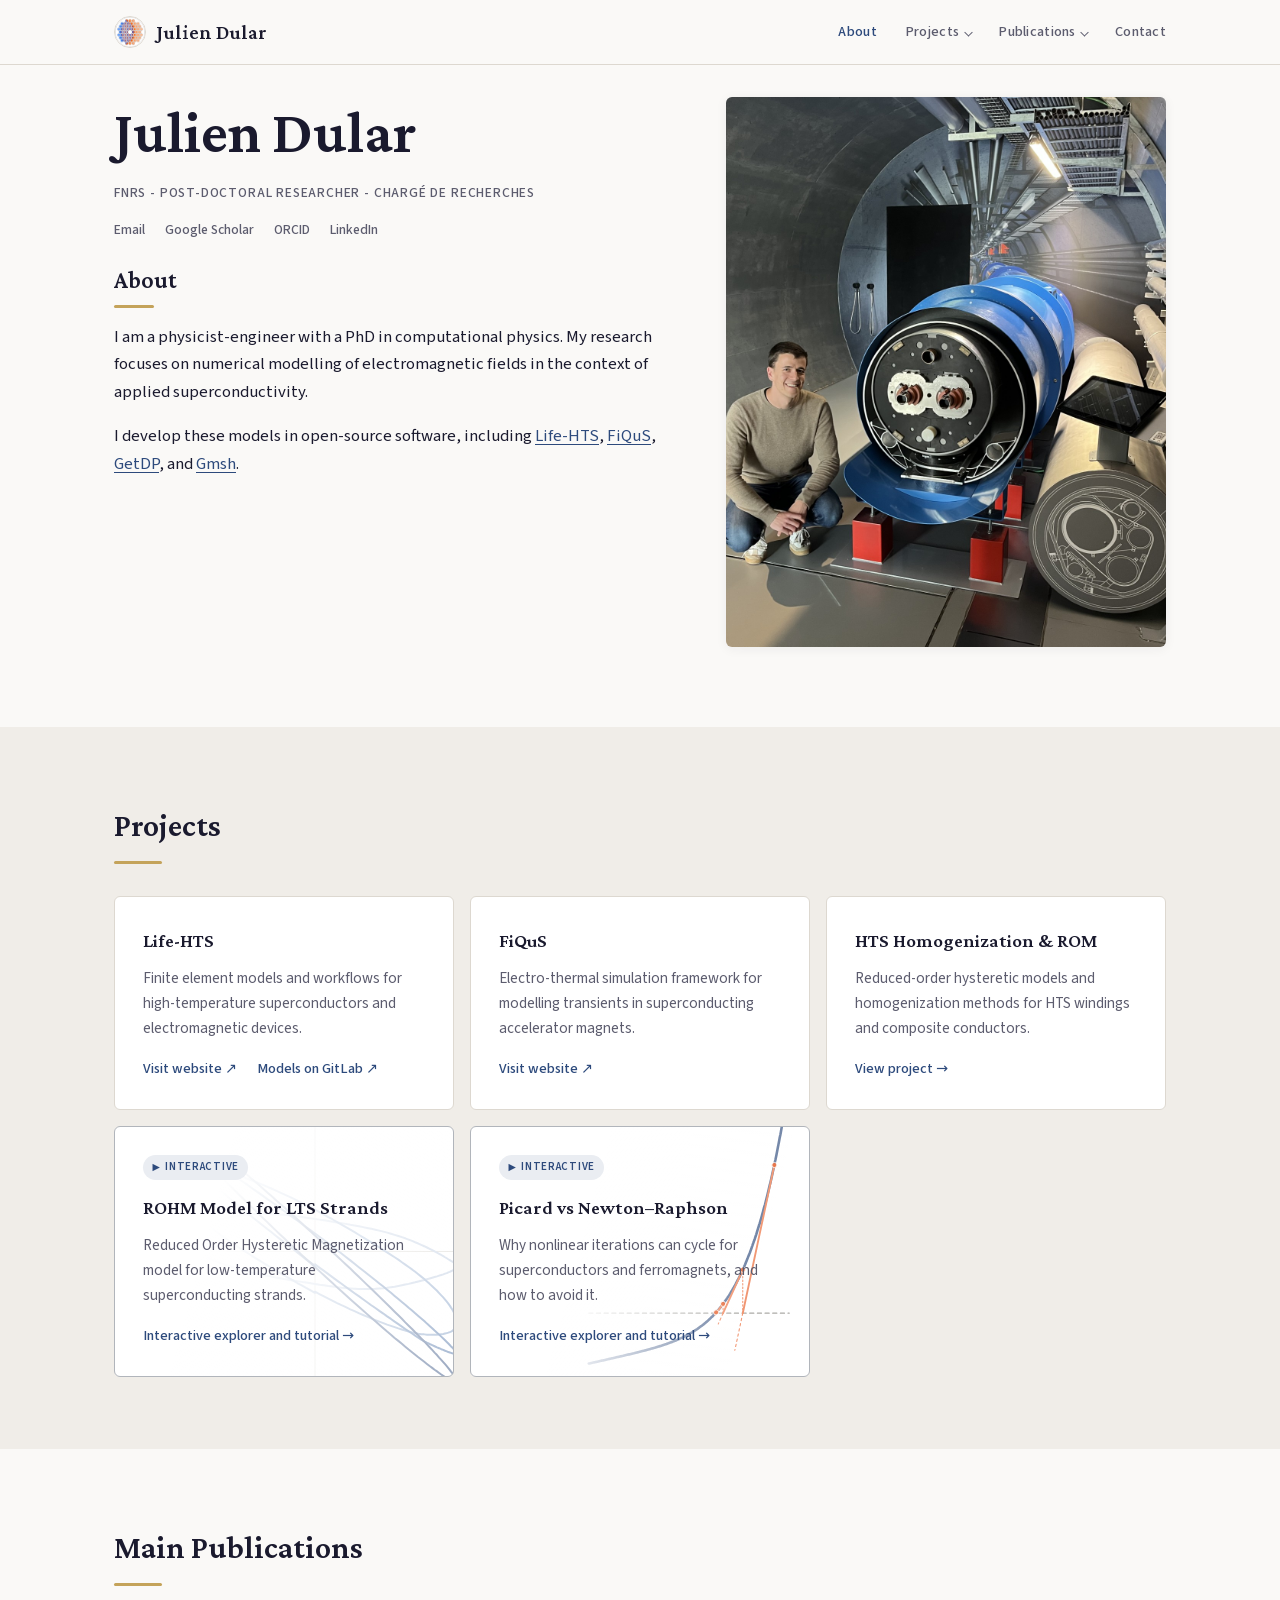
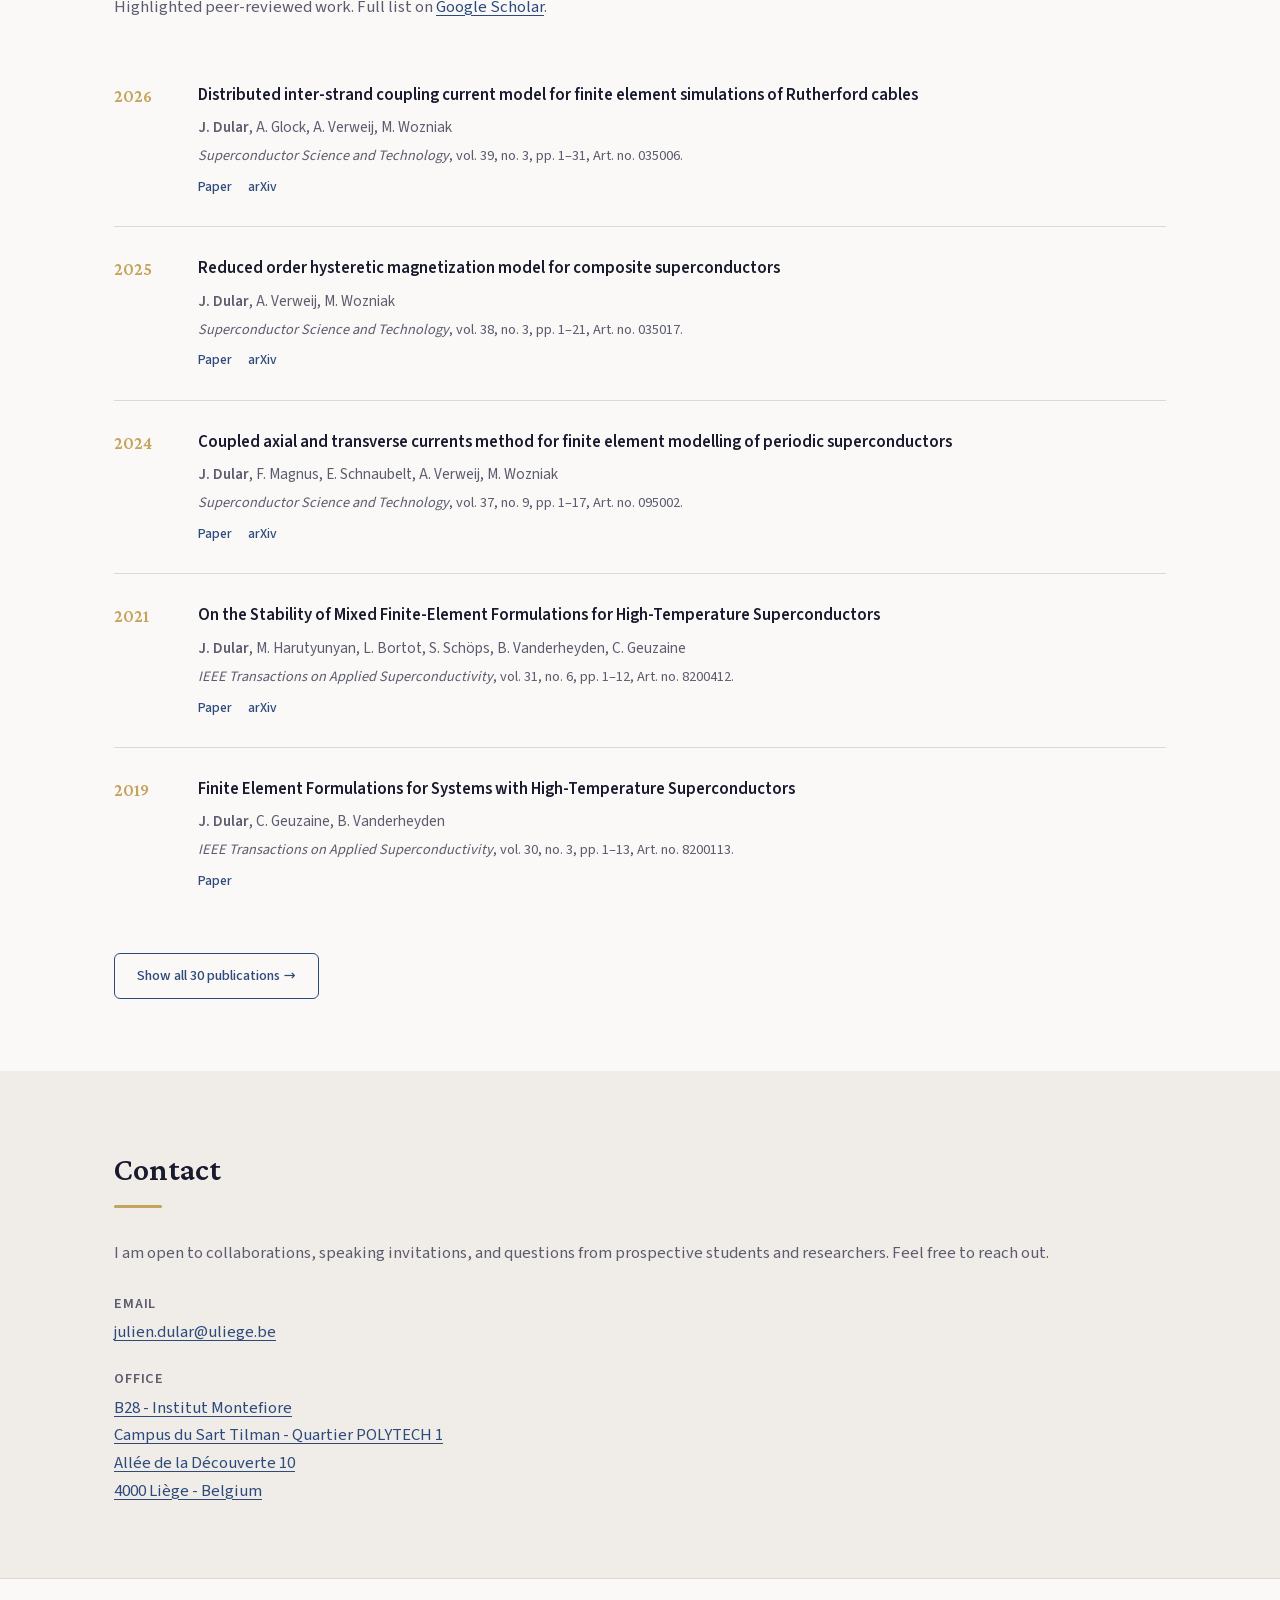
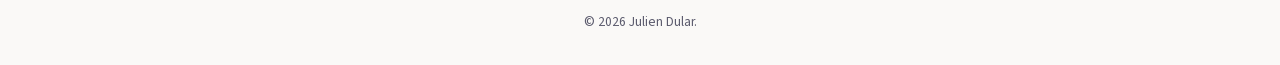
==== commit 58268dd5: "Adding Life-HTS GitLab link (website currently not accessible without VPN)" ====
--- a/index.html
+++ b/index.html
@@ -30,7 +30,7 @@
         <li class="nav-item-dropdown">
           <a href="#projects" class="nav-dropdown-trigger">Projects</a>
           <ul class="nav-submenu" aria-label="Project links">
-            <li><a href="http://www.life-hts.uliege.be/" target="_blank" rel="noopener noreferrer">Life-HTS</a></li>
+            <li><a href="https://gitlab.onelab.info/life-hts/life-hts" target="_blank" rel="noopener noreferrer">Life-HTS</a></li>
             <li><a href="https://steam.docs.cern.ch/tools/fiqus/" target="_blank" rel="noopener noreferrer">FiQuS</a></li>
             <li><a href="projects/hts-homogenization.html">HTS Homogenization</a></li>
             <li><a href="projects/rohm-lts.html">ROHM for LTS Strands <span class="nav-badge">Interactive</span></a></li>
@@ -71,7 +71,7 @@
             </p>
             <p>
               I develop these models in open-source software, including
-              <a href="http://www.life-hts.uliege.be/" target="_blank" rel="noopener noreferrer">Life-HTS</a>,
+              <a href="https://gitlab.onelab.info/life-hts/life-hts" target="_blank" rel="noopener noreferrer">Life-HTS</a>,
               <a href="https://steam.docs.cern.ch/tools/fiqus/" target="_blank" rel="noopener noreferrer">FiQuS</a>,
               <a href="https://getdp.info" target="_blank" rel="noopener noreferrer">GetDP</a>, and
               <a href="https://gmsh.info/" target="_blank" rel="noopener noreferrer">Gmsh</a>.
@@ -90,11 +90,14 @@
         <h2 class="section-title">Projects</h2>
         <div class="project-carousel">
           <div class="project-track" role="region" aria-label="Projects">
-            <a class="project-card" href="http://www.life-hts.uliege.be/" target="_blank" rel="noopener noreferrer">
+            <div class="project-card">
               <h3>Life-HTS</h3>
               <p>Finite element models and workflows for high-temperature superconductors and electromagnetic devices.</p>
-              <span class="project-link">Visit website ↗</span>
-            </a>
+              <div class="project-links">
+                <a class="project-link" href="http://www.life-hts.uliege.be/" target="_blank" rel="noopener noreferrer">Visit website ↗</a>
+                <a class="project-link" href="https://gitlab.onelab.info/life-hts/life-hts" target="_blank" rel="noopener noreferrer">Models on GitLab ↗</a>
+              </div>
+            </div>
             <a class="project-card" href="https://steam.docs.cern.ch/tools/fiqus/" target="_blank" rel="noopener noreferrer">
               <h3>FiQuS</h3>
               <p>Electro-thermal simulation framework for modelling transients in superconducting accelerator magnets.</p>
--- a/styles.css
+++ b/styles.css
@@ -684,8 +684,16 @@
   color: var(--color-accent);
 }
 
-a.project-card:hover .project-link {
+a.project-card:hover .project-link,
+.project-links .project-link:hover {
   color: var(--color-accent-light);
+}
+
+/* Card with several separate links instead of a single link on the whole card */
+.project-links {
+  display: flex;
+  flex-wrap: wrap;
+  gap: 0.35rem 1.25rem;
 }
 
 /* Card leading to an interactive application: magnetization loops computed with the model in the
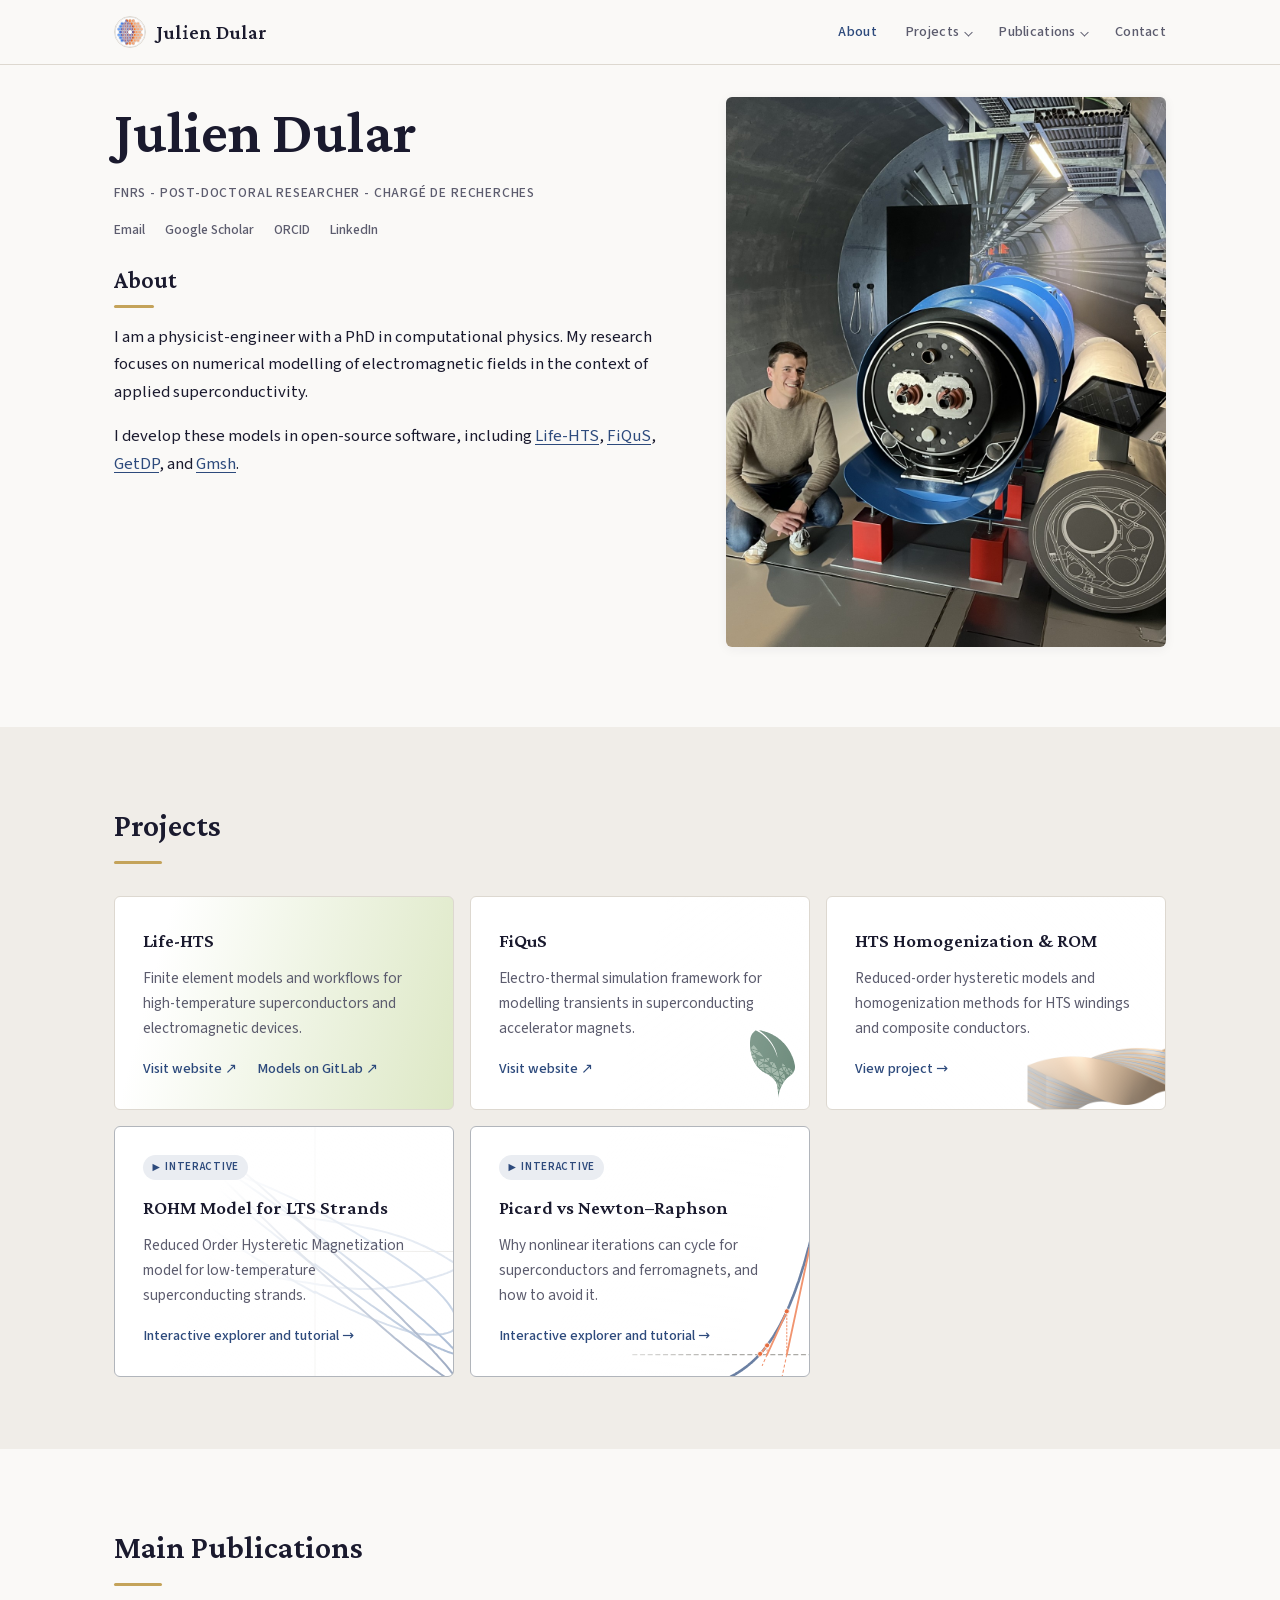
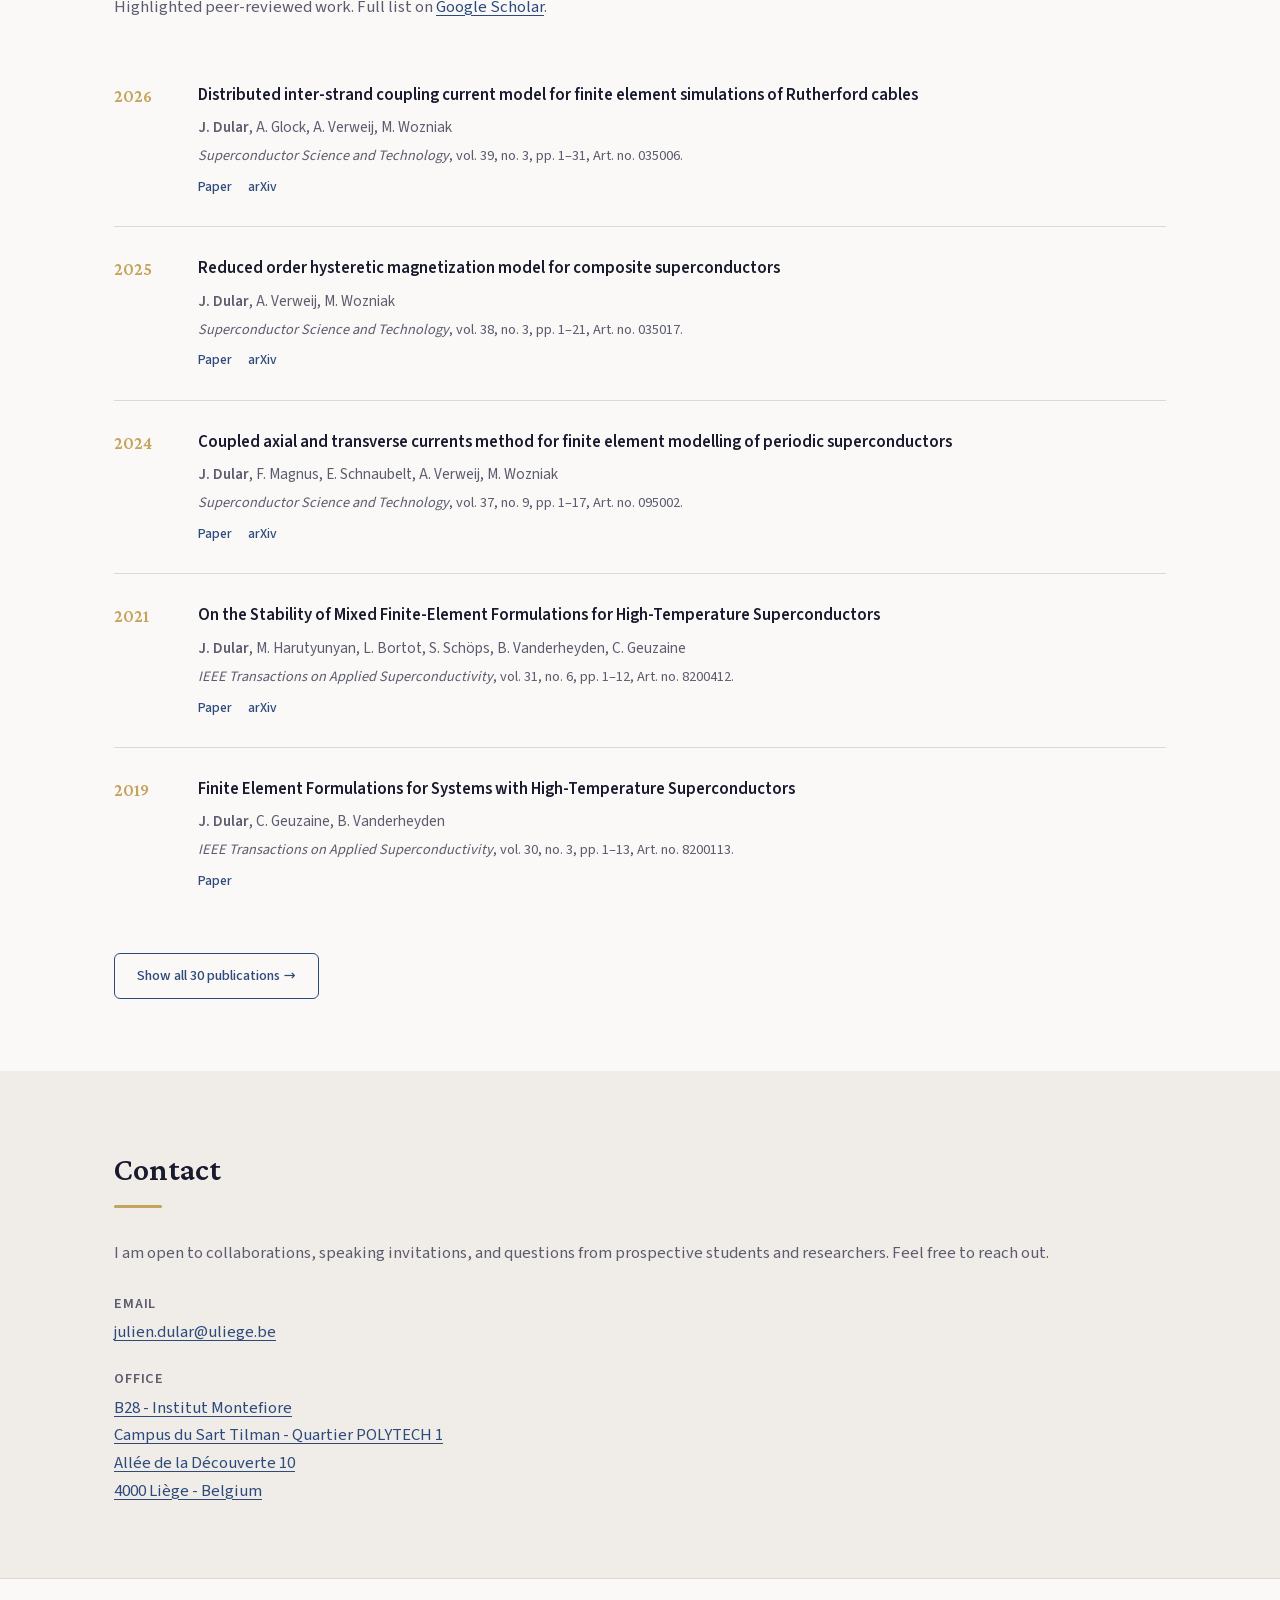
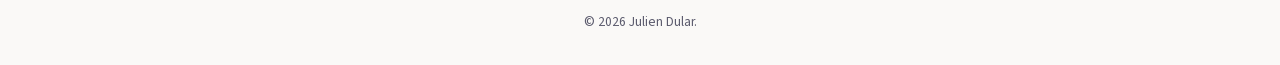
==== commit 4f5877b0: "Adding some pictures and colors" ====
--- a/index.html
+++ b/index.html
@@ -90,7 +90,7 @@
         <h2 class="section-title">Projects</h2>
         <div class="project-carousel">
           <div class="project-track" role="region" aria-label="Projects">
-            <div class="project-card">
+            <div class="project-card project-card-life-hts">
               <h3>Life-HTS</h3>
               <p>Finite element models and workflows for high-temperature superconductors and electromagnetic devices.</p>
               <div class="project-links">
@@ -98,12 +98,12 @@
                 <a class="project-link" href="https://gitlab.onelab.info/life-hts/life-hts" target="_blank" rel="noopener noreferrer">Models on GitLab ↗</a>
               </div>
             </div>
-            <a class="project-card" href="https://steam.docs.cern.ch/tools/fiqus/" target="_blank" rel="noopener noreferrer">
+            <a class="project-card project-card-fiqus" href="https://steam.docs.cern.ch/tools/fiqus/" target="_blank" rel="noopener noreferrer">
               <h3>FiQuS</h3>
               <p>Electro-thermal simulation framework for modelling transients in superconducting accelerator magnets.</p>
               <span class="project-link">Visit website ↗</span>
             </a>
-            <a class="project-card" href="projects/hts-homogenization.html">
+            <a class="project-card project-card-homogenization" href="projects/hts-homogenization.html">
               <h3>HTS Homogenization & ROM</h3>
               <p>Reduced-order hysteretic models and homogenization methods for HTS windings and composite conductors.</p>
               <span class="project-link">View project →</span>
--- a/styles.css
+++ b/styles.css
@@ -722,7 +722,26 @@
 .project-card-iterations {
   background:
     linear-gradient(105deg, var(--color-surface) 35%, rgba(255, 255, 255, 0.6) 55%, rgba(255, 255, 255, 0) 80%),
-    url("assets/iterations-newton.svg") right 0.5rem center / auto 104% no-repeat,
+    url("assets/iterations-newton.svg") right -2.25rem bottom -2.9rem / auto 104% no-repeat,
+    var(--color-surface);
+}
+
+/* Project cards with a light visual identity behind the text */
+.project-card-life-hts {
+  background: linear-gradient(105deg, var(--color-surface) 15%, color-mix(in srgb, #c1d596 55%, var(--color-surface)) 100%);
+}
+
+.project-card-fiqus {
+  background:
+    linear-gradient(105deg, var(--color-surface) 50%, rgba(255, 255, 255, 0.45) 75%, rgba(255, 255, 255, 0.3) 100%),
+    url("assets/fiqus-logo.svg") right 0.9rem bottom 0.7rem / auto 4.25rem no-repeat,
+    var(--color-surface);
+}
+
+.project-card-homogenization {
+  background:
+    linear-gradient(105deg, var(--color-surface) 35%, rgba(255, 255, 255, 0.7) 60%, rgba(255, 255, 255, 0.2) 100%),
+    url("assets/twisted-stack.png") right -1.4rem bottom -0.3rem / 10rem auto no-repeat,
     var(--color-surface);
 }
 
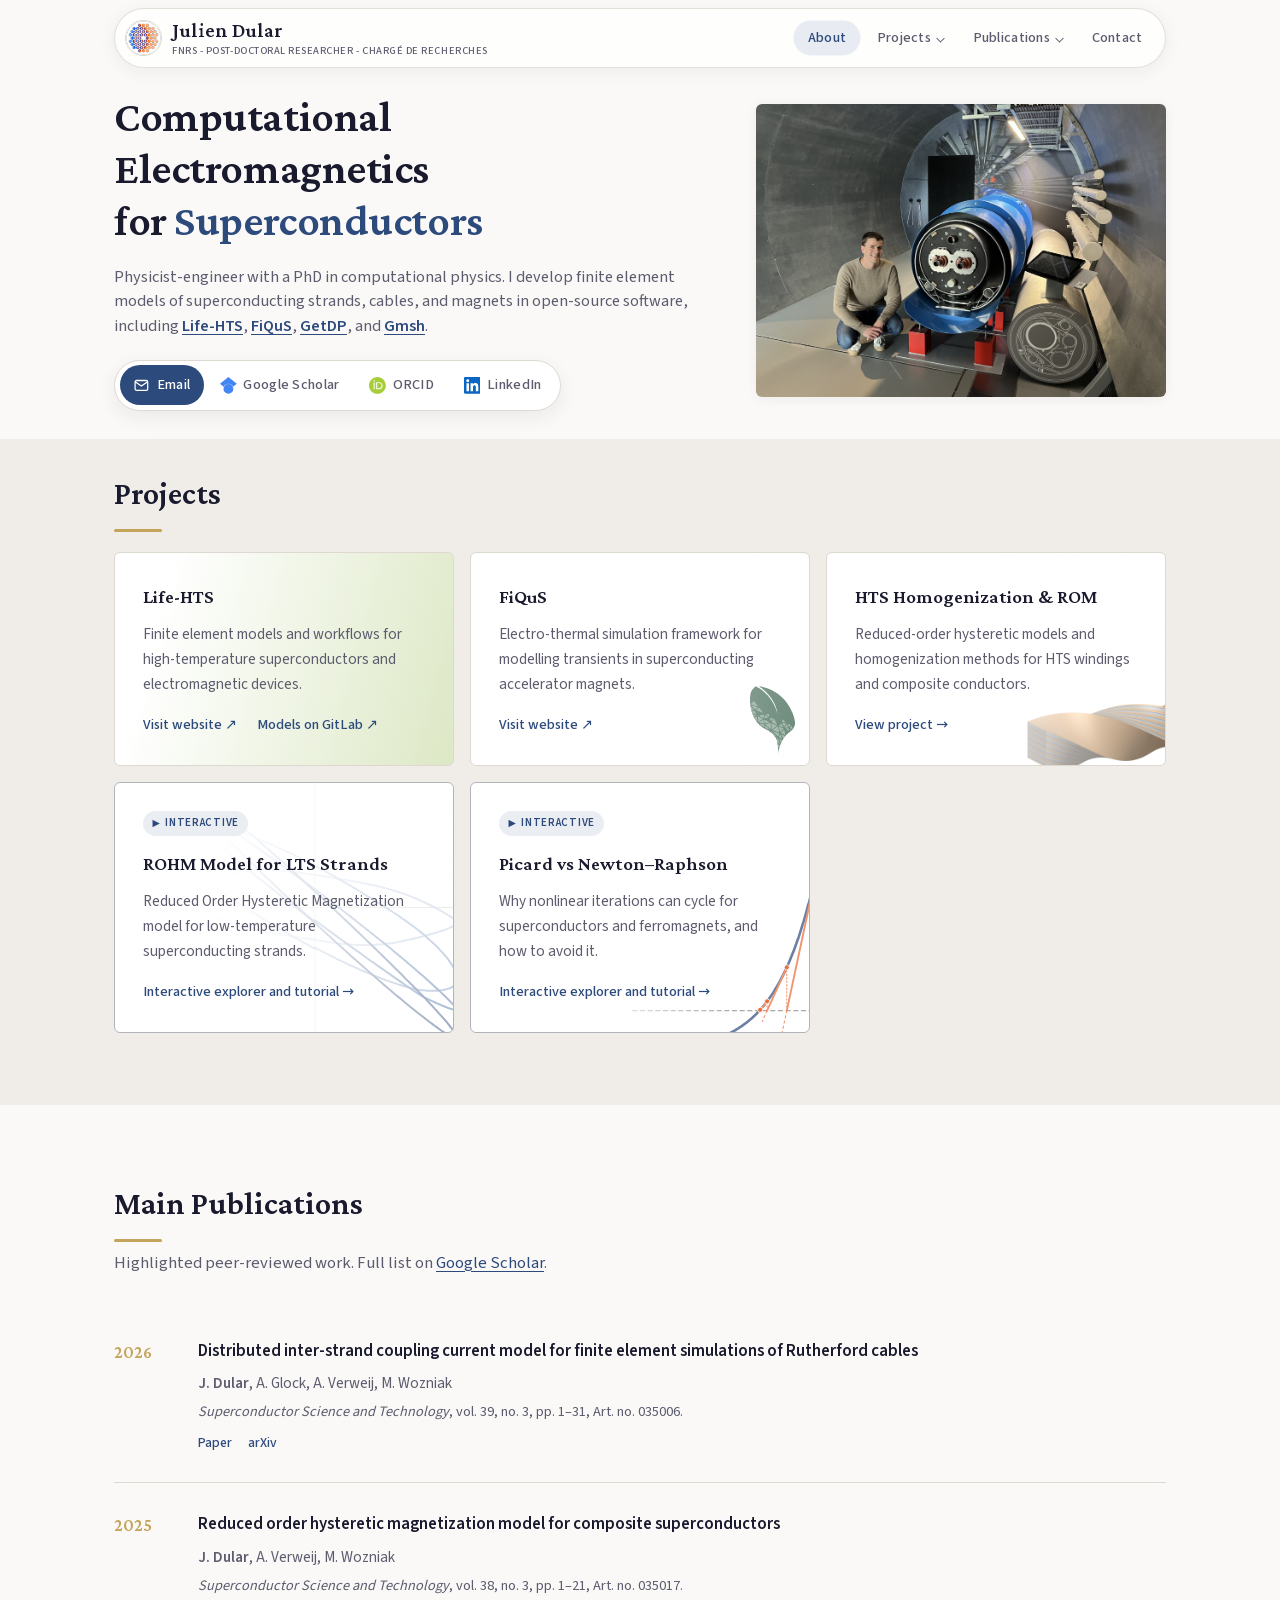
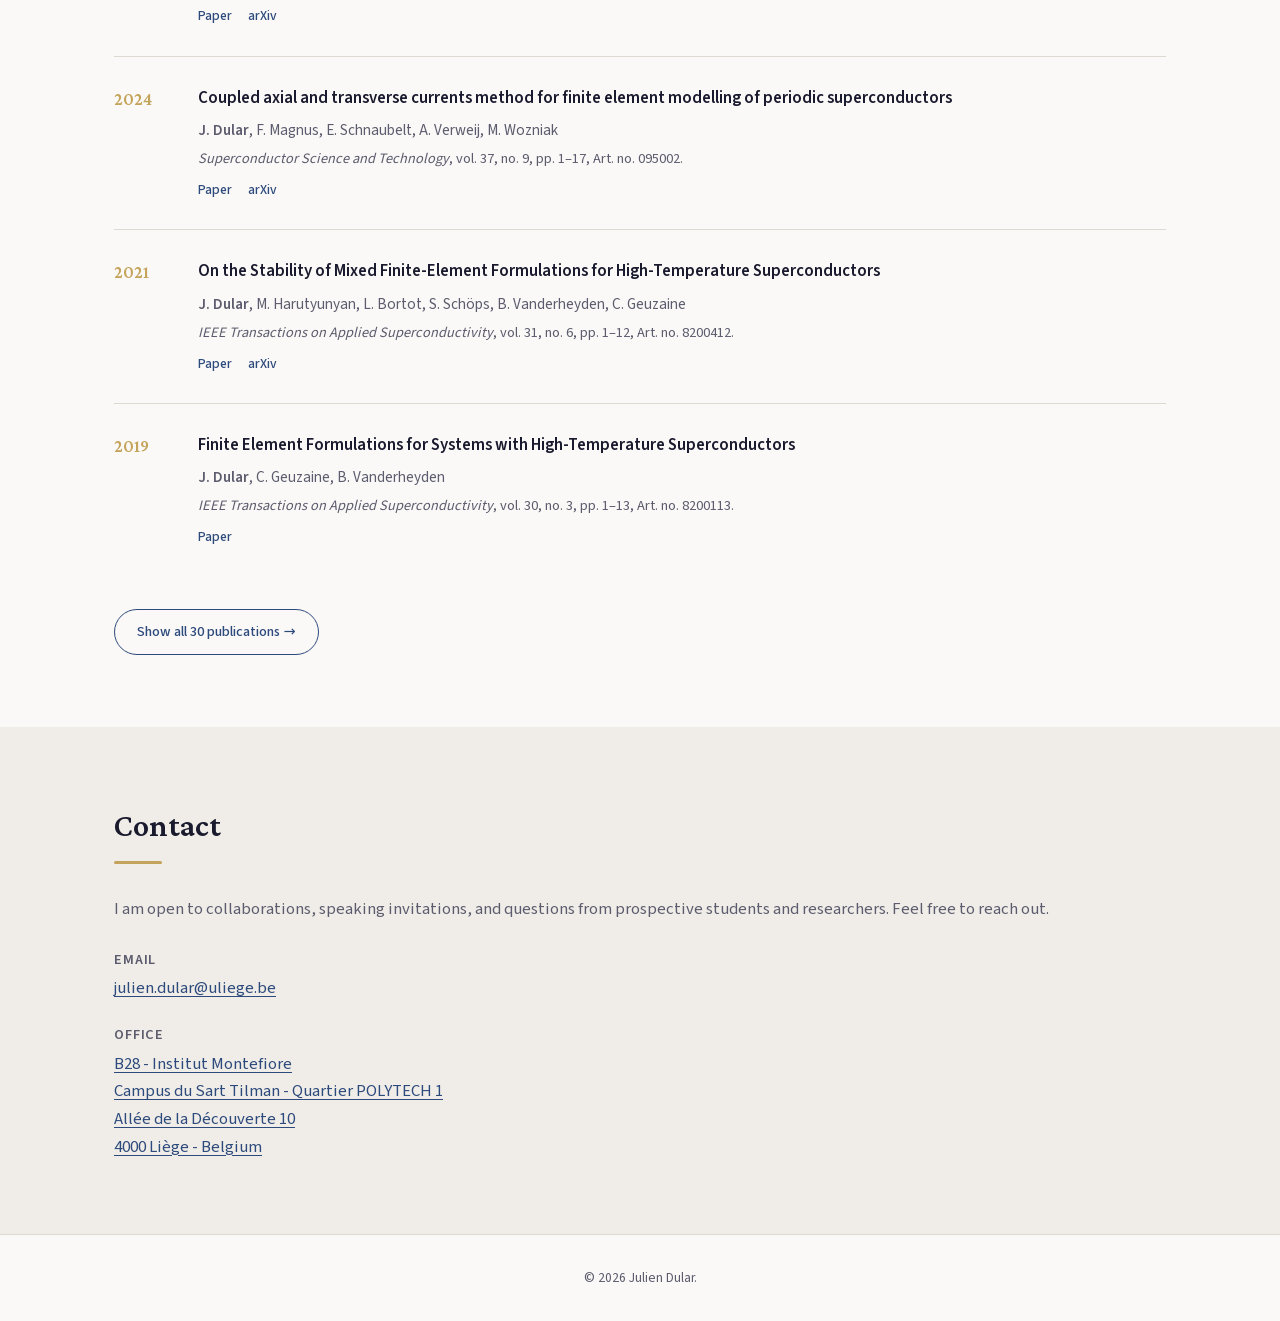
==== commit 7ef23132: "Improving visual layout, intro, menus, publication categories, and smaller stuff" ====
--- a/index.html
+++ b/index.html
@@ -18,7 +18,10 @@
     <nav class="nav" aria-label="Main navigation">
       <a class="nav-logo" href="#">
         <img class="nav-logo-photo" src="assets/favicon.png" alt="">
-        Julien Dular
+        <span class="nav-identity">
+          <span class="nav-name">Julien Dular</span>
+          <span class="nav-role">FNRS - Post-Doctoral Researcher<span class="nav-role-fr"><span class="nav-role-sep"> - </span>Chargé de recherches</span></span>
+        </span>
       </a>
       <button class="nav-toggle" aria-expanded="false" aria-controls="nav-menu" aria-label="Toggle menu">
         <span></span>
@@ -41,7 +44,7 @@
           <a href="#publications" class="nav-dropdown-trigger">Publications</a>
           <ul class="nav-submenu" aria-label="Publication categories">
             <li><a href="#publications">Main Publications</a></li>
-            <li><a href="publications.html#first-author">All Publications </a></li>
+            <li><a href="publications.html">All Publications</a></li>
           </ul>
         </li>
         <li><a href="#contact">Contact</a></li>
@@ -52,36 +55,46 @@
   <main id="main">
     <section class="hero" id="home">
       <div class="hero-inner">
-      <div class="hero-content">
-        <h1>Julien Dular</h1>
-        <p class="hero-label"> FNRS - Post-Doctoral Researcher - Chargé de recherches </p>
-        <ul class="social-links" aria-label="Academic profiles">
-          <li><a href="mailto:julien.dular@uliege.be" aria-label="Email">Email</a></li>
-          <li><a href="https://scholar.google.com/citations?user=bdQ_PpEAAAAJ&hl=fr" target="_blank" rel="noopener noreferrer">Google Scholar</a></li>
-          <li><a href="https://orcid.org/0000-0003-0503-7526" target="_blank" rel="noopener noreferrer">ORCID</a></li>
-          <li><a href="https://www.linkedin.com/in/julien-dular/" target="_blank" rel="noopener noreferrer">LinkedIn</a></li>
-        </ul>
-        <div class="about-grid" id="about">
-          <h2 class="hero-about-title">About</h2>
-          <div class="about-text">
-            <p>
-              I am a physicist-engineer with a PhD in computational physics. My research
-              focuses on numerical modelling of electromagnetic fields in the context of
-              applied superconductivity.
-            </p>
-            <p>
-              I develop these models in open-source software, including
-              <a href="https://gitlab.onelab.info/life-hts/life-hts" target="_blank" rel="noopener noreferrer">Life-HTS</a>,
-              <a href="https://steam.docs.cern.ch/tools/fiqus/" target="_blank" rel="noopener noreferrer">FiQuS</a>,
-              <a href="https://getdp.info" target="_blank" rel="noopener noreferrer">GetDP</a>, and
-              <a href="https://gmsh.info/" target="_blank" rel="noopener noreferrer">Gmsh</a>.
-            </p>
-          </div>
+        <div class="hero-content" id="about">
+          <h1><span class="visually-hidden">Julien Dular: </span>Computational Electromagnetics<br>for <em>Superconductors</em></h1>
+          <p class="hero-summary">
+            Physicist-engineer with a PhD in computational physics. I develop finite element models of
+            superconducting strands, cables, and magnets in open-source software, including
+            <a href="https://gitlab.onelab.info/life-hts/life-hts" target="_blank" rel="noopener noreferrer">Life-HTS</a>,
+            <a href="https://steam.docs.cern.ch/tools/fiqus/" target="_blank" rel="noopener noreferrer">FiQuS</a>,
+            <a href="https://getdp.info" target="_blank" rel="noopener noreferrer">GetDP</a>, and
+            <a href="https://gmsh.info/" target="_blank" rel="noopener noreferrer">Gmsh</a>.
+          </p>
+          <ul class="hero-actions" aria-label="Contact and academic profiles">
+            <li>
+              <a class="hero-action hero-action-primary" href="mailto:julien.dular@uliege.be">
+                <svg viewBox="0 0 24 24" aria-hidden="true"><rect x="3" y="5" width="18" height="14" rx="2"/><path d="m3.5 7 8.5 6 8.5-6"/></svg>
+                Email
+              </a>
+            </li>
+            <li>
+              <a class="hero-action" href="https://scholar.google.com/citations?user=bdQ_PpEAAAAJ&hl=fr" target="_blank" rel="noopener noreferrer" aria-label="Google Scholar">
+                <svg class="hero-icon-brand hero-icon-scholar" viewBox="0 0 24 24" aria-hidden="true"><path d="M5.242 13.769L0 9.5 12 0l12 9.5-5.242 4.269C17.548 11.249 14.978 9.5 12 9.5c-2.977 0-5.548 1.748-6.758 4.269zM12 10a7 7 0 1 0 0 14 7 7 0 0 0 0-14z"/></svg>
+                <span><span class="hero-action-long">Google </span>Scholar</span>
+              </a>
+            </li>
+            <li>
+              <a class="hero-action" href="https://orcid.org/0000-0003-0503-7526" target="_blank" rel="noopener noreferrer">
+                <svg class="hero-icon-brand hero-icon-orcid" viewBox="0 0 24 24" aria-hidden="true"><path d="M12 0C5.372 0 0 5.372 0 12s5.372 12 12 12 12-5.372 12-12S18.628 0 12 0zM7.369 4.378c.525 0 .947.431.947.947s-.422.947-.947.947a.95.95 0 0 1-.947-.947c0-.525.422-.947.947-.947zm-.722 3.038h1.444v10.041H6.647V7.416zm3.562 0h3.9c3.712 0 5.344 2.653 5.344 5.025 0 2.578-2.016 5.025-5.325 5.025h-3.919V7.416zm1.444 1.303v7.444h2.297c3.272 0 4.022-2.484 4.022-3.722 0-2.016-1.284-3.722-4.097-3.722h-2.222z"/></svg>
+                ORCID
+              </a>
+            </li>
+            <li>
+              <a class="hero-action" href="https://www.linkedin.com/in/julien-dular/" target="_blank" rel="noopener noreferrer">
+                <svg class="hero-icon-brand hero-icon-linkedin" viewBox="0 0 24 24" aria-hidden="true"><path d="M20.447 20.452h-3.554v-5.569c0-1.328-.027-3.037-1.852-3.037-1.853 0-2.136 1.445-2.136 2.939v5.667H9.351V9h3.414v1.561h.046c.477-.9 1.637-1.85 3.37-1.85 3.601 0 4.267 2.37 4.267 5.455v6.286zM5.337 7.433c-1.144 0-2.063-.926-2.063-2.065 0-1.138.92-2.063 2.063-2.063 1.14 0 2.064.925 2.064 2.063 0 1.139-.925 2.065-2.064 2.065zm1.782 13.019H3.555V9h3.564v11.452zM22.225 0H1.771C.792 0 0 .774 0 1.729v20.542C0 23.227.792 24 1.771 24h20.451C23.2 24 24 23.227 24 22.271V1.729C24 .774 23.2 0 22.222 0h.003z"/></svg>
+                LinkedIn
+              </a>
+            </li>
+          </ul>
         </div>
-      </div>
-      <div class="hero-photo">
-        <img src="assets/photo.jpg" alt="Julien Dular">
-      </div>
+        <div class="hero-photo">
+          <img src="assets/photo.jpg" alt="Julien Dular">
+        </div>
       </div>
     </section>
 
@@ -173,5 +186,6 @@
   <script src="assets/vendor/js-yaml.min.js"></script>
   <script src="publications.js"></script>
   <script src="script.js"></script>
+  <script src="nav.js"></script>
 </body>
 </html>
--- a/styles.css
+++ b/styles.css
@@ -73,8 +73,10 @@
   --font-sans: "Source Sans 3", system-ui, sans-serif;
 
   --max-width: 1100px;
-  --header-height: 64px;
+  --header-height: 72px;
   --radius: 6px;
+  --radius-capsule: 999px;
+  --radius-panel: 24px;
   --shadow: 0 2px 12px rgba(26, 26, 46, 0.06);
   --transition: 0.2s ease;
 }
@@ -127,7 +129,7 @@
   background: var(--color-accent);
   color: #fff;
   z-index: 200;
-  border-radius: var(--radius);
+  border-radius: var(--radius-capsule);
 }
 
 .skip-link:focus {
@@ -135,23 +137,60 @@
 }
 
 /* Header & Navigation */
+/* Floating glass navigation */
 .site-header {
   position: sticky;
   top: 0;
   z-index: 100;
-  background: rgba(250, 249, 247, 0.92);
-  backdrop-filter: blur(10px);
-  border-bottom: 1px solid var(--color-border);
+  height: var(--header-height);
+  padding: 0.5rem 1.5rem 0;
+  pointer-events: none;
 }
 
 .nav {
+  position: relative;
   display: flex;
   align-items: center;
   justify-content: space-between;
-  max-width: var(--max-width);
+  max-width: calc(var(--max-width) - 3rem);
+  height: calc(var(--header-height) - 0.75rem);
   margin: 0 auto;
-  padding: 0 1.5rem;
-  height: var(--header-height);
+  padding: 0 0.5rem 0 0.65rem;
+  pointer-events: auto;
+  background: rgba(255, 255, 255, 0.72);
+  -webkit-backdrop-filter: blur(16px) saturate(170%);
+  backdrop-filter: blur(16px) saturate(170%);
+  border: 1px solid rgba(221, 216, 208, 0.8);
+  border-radius: var(--radius-capsule);
+  box-shadow: 0 4px 18px rgba(26, 26, 46, 0.06);
+  transition: height 0.28s ease, background 0.28s ease, box-shadow 0.28s ease;
+}
+
+.site-header.is-scrolled .nav {
+  height: calc(var(--header-height) - 1.15rem);
+  background: rgba(255, 255, 255, 0.86);
+  box-shadow: 0 10px 30px rgba(26, 26, 46, 0.13);
+}
+
+.nav-indicator {
+  position: absolute;
+  top: 50%;
+  left: 0;
+  z-index: 0;
+  height: 2.2rem;
+  border-radius: var(--radius-capsule);
+  background: color-mix(in srgb, var(--color-accent) 11%, var(--color-surface));
+  opacity: 0;
+  pointer-events: none;
+  transition: transform 0.34s cubic-bezier(0.3, 0.9, 0.3, 1), width 0.34s cubic-bezier(0.3, 0.9, 0.3, 1), opacity 0.2s ease;
+}
+
+.nav-indicator.is-visible {
+  opacity: 1;
+}
+
+.nav-indicator.no-slide {
+  transition: opacity 0.2s ease;
 }
 
 .nav-logo {
@@ -166,20 +205,57 @@
 }
 
 .nav-logo-photo {
-  width: 2rem;
-  height: 2rem;
+  width: 2.3rem;
+  height: 2.3rem;
   border-radius: 50%;
   object-fit: cover;
   border: 1px solid var(--color-border);
 }
 
+.nav-identity {
+  display: flex;
+  flex-direction: column;
+  line-height: 1.15;
+}
+
+.nav-role {
+  margin-top: 0.18rem;
+  font-family: var(--font-sans);
+  font-size: 0.66rem;
+  font-weight: 500;
+  letter-spacing: 0.05em;
+  text-transform: uppercase;
+  white-space: nowrap;
+  color: var(--color-text-muted);
+}
+
+/* Full subtitle on every screen, on two lines when space is tight */
+@media (max-width: 900px) {
+  .nav-role {
+    margin-top: 0.12rem;
+    font-size: 0.6rem;
+    line-height: 1.2;
+  }
+
+  .nav-role-fr {
+    display: block;
+  }
+
+  .nav-role-sep {
+    display: none;
+  }
+}
+
 .nav-logo:hover {
   color: var(--color-accent);
 }
 
 .nav-menu {
+  position: relative;
+  z-index: 1;
   display: flex;
-  gap: 1.75rem;
+  align-items: center;
+  gap: 0.1rem;
   list-style: none;
 }
 
@@ -189,6 +265,13 @@
   color: var(--color-text-muted);
   text-decoration: none;
   letter-spacing: 0.02em;
+}
+
+.nav-menu > li > a {
+  display: block;
+  padding: 0.42rem 0.9rem;
+  line-height: 1.35;
+  border-radius: var(--radius-capsule);
 }
 
 .nav-menu a:hover,
@@ -222,14 +305,14 @@
 .nav-submenu {
   list-style: none;
   position: absolute;
-  top: calc(100% + 0.5rem);
+  top: calc(100% + 0.8rem);
   left: 0;
-  min-width: 220px;
-  padding: 0.5rem 0;
-  background: var(--color-bg);
+  min-width: 230px;
+  padding: 0.5rem;
+  background: var(--color-surface);
   border: 1px solid var(--color-border);
-  border-radius: 6px;
-  box-shadow: 0 8px 24px rgba(0, 0, 0, 0.08);
+  border-radius: var(--radius-panel);
+  box-shadow: 0 14px 36px rgba(26, 26, 46, 0.14);
   z-index: 101;
   opacity: 0;
   visibility: hidden;
@@ -237,6 +320,22 @@
   transition: opacity var(--transition), transform var(--transition), visibility var(--transition);
 }
 
+/* The last dropdown opens leftwards, so that it stays within the page on narrow screens */
+.nav-menu > .nav-item-dropdown:nth-last-child(2) .nav-submenu {
+  left: auto;
+  right: 0;
+}
+
+/* Keeps the menu open while the pointer crosses the gap below the capsule */
+.nav-submenu::before {
+  content: "";
+  position: absolute;
+  top: -1rem;
+  right: 0;
+  left: 0;
+  height: 1rem;
+}
+
 .nav-item-dropdown:hover .nav-submenu,
 .nav-item-dropdown:focus-within .nav-submenu {
   opacity: 1;
@@ -246,9 +345,10 @@
 
 .nav-submenu a {
   display: block;
-  padding: 0.5rem 1rem;
+  padding: 0.48rem 0.75rem;
   font-size: 0.85rem;
   white-space: nowrap;
+  border-radius: var(--radius-capsule);
 }
 
 /* "Interactive" pill, on the ROHM project card and next to its menu link */
@@ -263,7 +363,7 @@
   text-transform: uppercase;
   color: var(--color-accent);
   background: color-mix(in srgb, var(--color-accent) 10%, var(--color-surface));
-  border-radius: 999px;
+  border-radius: var(--radius-capsule);
 }
 
 .nav-badge {
@@ -283,10 +383,20 @@
   display: none;
   flex-direction: column;
   gap: 5px;
+  align-items: center;
+  justify-content: center;
+  width: 2.5rem;
+  height: 2.5rem;
   background: none;
   border: none;
+  border-radius: 50%;
   cursor: pointer;
-  padding: 4px;
+  padding: 0;
+  transition: background var(--transition);
+}
+
+.nav-toggle:hover {
+  background: color-mix(in srgb, var(--color-accent) 11%, var(--color-surface));
 }
 
 .nav-toggle span {
@@ -294,41 +404,80 @@
   width: 22px;
   height: 2px;
   background: var(--color-text);
-  transition: var(--transition);
+  border-radius: 2px;
+  transition: transform 0.25s ease, opacity 0.2s ease;
+}
+
+.nav-toggle[aria-expanded="true"] span:nth-child(1) {
+  transform: translateY(7px) rotate(45deg);
+}
+
+.nav-toggle[aria-expanded="true"] span:nth-child(2) {
+  opacity: 0;
+}
+
+.nav-toggle[aria-expanded="true"] span:nth-child(3) {
+  transform: translateY(-7px) rotate(-45deg);
+}
+
+@media (prefers-reduced-motion: reduce) {
+  .nav,
+  .nav-indicator,
+  .nav-toggle span {
+    transition: none;
+  }
 }
 
 /* Hero */
 .hero {
   background: var(--color-bg);
-  padding: 2rem 0 5rem;
+  padding: 1.1rem 0 1.75rem;
 }
 
 .hero-inner {
   display: grid;
-  grid-template-columns: 1fr auto;
+  grid-template-columns: minmax(0, 1fr) auto;
   gap: 3rem;
-  align-items: start;
+  align-items: center;
   max-width: var(--max-width);
   margin: 0 auto;
   padding: 0 1.5rem;
 }
 
-.hero-label {
-  font-size: 0.85rem;
-  font-weight: 500;
-  letter-spacing: 0.06em;
-  text-transform: uppercase;
-  color: var(--color-text-muted);
-  margin-bottom: 0.75rem;
+.visually-hidden {
+  position: absolute;
+  width: 1px;
+  height: 1px;
+  overflow: hidden;
+  clip-path: inset(50%);
+  white-space: nowrap;
 }
 
 .hero h1 {
   font-family: var(--font-serif);
-  font-size: clamp(2.5rem, 5vw, 3.75rem);
+  font-size: clamp(1.9rem, 3.4vw, 2.75rem);
   font-weight: 600;
-  line-height: 1.15;
-  margin-bottom: 1rem;
+  line-height: 1.2;
+  letter-spacing: -0.01em;
+  margin-bottom: 1.15rem;
   color: var(--color-text);
+}
+
+.hero h1 em {
+  font-style: normal;
+  color: var(--color-accent);
+}
+
+.hero-summary {
+  max-width: 38rem;
+  margin-bottom: 1.35rem;
+  font-size: 1.02rem;
+  line-height: 1.5;
+  color: var(--color-text-muted);
+}
+
+.hero-summary a {
+  font-weight: 600;
 }
 
 .btn {
@@ -337,7 +486,7 @@
   font-family: var(--font-sans);
   font-size: 0.9rem;
   font-weight: 500;
-  border-radius: var(--radius);
+  border-radius: var(--radius-capsule);
   text-decoration: none;
   transition: background var(--transition), color var(--transition), border-color var(--transition);
   cursor: pointer;
@@ -365,77 +514,178 @@
   color: #fff;
 }
 
-.social-links {
+.hero-actions {
   display: flex;
-  flex-wrap: wrap;
-  gap: 1.25rem;
+  width: fit-content;
+  max-width: 100%;
+  gap: 0.15rem;
+  padding: 0.3rem;
   list-style: none;
-}
-
-.social-links a {
-  font-size: 0.85rem;
+  background: var(--color-surface);
+  border: 1px solid var(--color-border);
+  border-radius: var(--radius-capsule);
+  box-shadow: 0 6px 20px rgba(26, 26, 46, 0.07);
+}
+
+.hero-action {
+  display: inline-flex;
+  align-items: center;
+  gap: 0.42rem;
+  padding: 0.5rem 0.85rem;
+  font-size: 0.9rem;
   font-weight: 500;
+  letter-spacing: 0.02em;
+  white-space: nowrap;
   text-decoration: none;
   color: var(--color-text-muted);
-}
-
-.social-links a:hover {
+  border-radius: var(--radius-capsule);
+  transition: transform var(--transition), background var(--transition), color var(--transition);
+}
+
+.hero-action:hover {
   color: var(--color-accent);
-}
-
-.hero .social-links {
-  margin: 0.5rem 0 0;
-}
-
-.hero .about-grid {
-  grid-template-columns: 1fr;
-  gap: 0.75rem;
-  margin: 1rem 0 0;
-}
-
-.hero-about-title {
-  font-family: var(--font-serif);
-  font-size: 1.5rem;
-  font-weight: 600;
-  margin-bottom: 0.25rem;
-  position: relative;
-  padding-bottom: 0.5rem;
-}
-
-.hero-about-title::after {
-  content: "";
-  position: absolute;
-  bottom: 0;
-  left: 0;
-  width: 40px;
-  height: 3px;
-  background: var(--color-highlight);
-  border-radius: 2px;
-}
-
-.hero .about-highlights {
-  padding: 1rem 1.25rem;
-  margin: 0;
-}
-
-.hero .about-highlights h3 {
-  margin-bottom: 0.5rem;
-}
-
-.hero .about-highlights li {
-  margin-bottom: 0.2rem;
+  background: color-mix(in srgb, var(--color-accent) 9%, var(--color-surface));
+}
+
+.hero-action:active {
+  transform: scale(0.97);
+}
+
+.hero-action:focus-visible {
+  outline: 2px solid var(--color-accent);
+  outline-offset: 2px;
+}
+
+.hero-action-primary {
+  color: #fff;
+  background: var(--color-accent);
+}
+
+.hero-action-primary:hover {
+  color: #fff;
+  background: var(--color-accent-light);
+}
+
+.hero-action svg {
+  flex: none;
+  width: 1.05rem;
+  height: 1.05rem;
+  fill: none;
+  stroke: currentColor;
+  stroke-width: 1.8;
+  stroke-linecap: round;
+  stroke-linejoin: round;
+}
+
+.hero-action svg.hero-icon-brand {
+  fill: currentColor;
+  stroke: none;
+}
+
+.hero-icon-scholar {
+  color: #4285f4;
+}
+
+.hero-icon-orcid {
+  color: #a6ce39;
+}
+
+.hero-icon-linkedin {
+  color: #0a66c2;
+}
+
+@media (max-width: 900px) {
+  .hero-action {
+    gap: 0.32rem;
+    padding: 0.45rem 0.55rem;
+  }
+}
+
+@media (max-width: 480px) {
+  .hero-action-long {
+    display: none;
+  }
+
+  .hero-actions {
+    gap: 0.05rem;
+    padding: 0.22rem;
+  }
+
+  .hero-action {
+    gap: 0.26rem;
+    padding: 0.42rem 0.46rem;
+    font-size: 0.8rem;
+    letter-spacing: 0;
+  }
+
+  .hero-action svg {
+    width: 0.92rem;
+    height: 0.92rem;
+  }
+}
+
+@media (max-width: 350px) {
+  .hero-action {
+    gap: 0.18rem;
+    padding: 0.4rem 0.32rem;
+    font-size: 0.74rem;
+  }
 }
 
 .hero-photo {
-  flex-shrink: 0;
-}
-
-.hero-photo img {
-  width: 440px;
-  height: 550px;
-  object-fit: cover;
+  overflow: hidden;
   border-radius: var(--radius);
   box-shadow: var(--shadow);
+}
+
+.hero-photo img {
+  display: block;
+  width: clamp(260px, 32vw, 410px);
+  aspect-ratio: 7 / 5;
+  object-fit: cover;
+  object-position: center 62%;
+  transition: transform 0.6s cubic-bezier(0.2, 0.7, 0.2, 1);
+}
+
+.hero-photo:hover img {
+  transform: scale(1.035);
+}
+
+.hero-content > *,
+.hero-photo {
+  animation: hero-rise 0.6s cubic-bezier(0.2, 0.7, 0.2, 1) both;
+}
+
+.hero-summary { animation-delay: 0.08s; }
+.hero-actions { animation-delay: 0.16s; }
+.hero-photo { animation-delay: 0.12s; }
+
+@keyframes hero-rise {
+  from {
+    opacity: 0;
+    transform: translateY(12px);
+  }
+  to {
+    opacity: 1;
+    transform: none;
+  }
+}
+
+@media (prefers-reduced-motion: reduce) {
+  .hero-content > *,
+  .hero-photo {
+    animation: none;
+  }
+
+  .hero-action,
+  .hero-photo img {
+    transition: none;
+  }
+
+  .hero-action:active,
+  .hero-photo:hover img {
+    transform: none;
+  }
 }
 
 /* Sections */
@@ -486,45 +736,6 @@
   margin-bottom: 1rem;
 }
 
-/* About */
-.about-grid {
-  display: grid;
-  grid-template-columns: 2fr 1fr;
-  gap: 3rem;
-  margin-top: 2rem;
-}
-
-.about-text p + p {
-  margin-top: 1rem;
-}
-
-.about-highlights {
-  background: var(--color-surface);
-  padding: 1.5rem;
-  border-radius: var(--radius);
-  border: 1px solid var(--color-border);
-  box-shadow: var(--shadow);
-}
-
-.about-highlights h3 {
-  font-family: var(--font-serif);
-  font-size: 1.1rem;
-  margin-bottom: 0.75rem;
-}
-
-.about-highlights ul {
-  list-style: none;
-}
-
-.about-highlights li {
-  padding: 0.4rem 0;
-  padding-left: 1rem;
-  border-left: 2px solid var(--color-highlight);
-  margin-bottom: 0.35rem;
-  font-size: 0.95rem;
-  color: var(--color-text-muted);
-}
-
 /* Publications */
 .publication-list {
   list-style: none;
@@ -556,7 +767,156 @@
 .publication-divider {
   border: none;
   border-top: 1px solid var(--color-border);
-  margin: 2rem 0;
+  margin: 1.25rem 0;
+}
+
+/* Clickable summary of the publication categories */
+.publication-summary {
+  margin: 0.25rem 0 1.75rem;
+}
+
+.publication-summary ul {
+  display: flex;
+  flex-wrap: wrap;
+  width: fit-content;
+  max-width: 100%;
+  gap: 0.15rem;
+  padding: 0.3rem;
+  list-style: none;
+  background: var(--color-surface);
+  border: 1px solid var(--color-border);
+  border-radius: var(--radius-capsule);
+  box-shadow: 0 6px 20px rgba(26, 26, 46, 0.07);
+}
+
+.publication-summary a {
+  display: inline-flex;
+  align-items: center;
+  gap: 0.45rem;
+  padding: 0.45rem 0.8rem;
+  font-size: 0.88rem;
+  font-weight: 600;
+  white-space: nowrap;
+  text-decoration: none;
+  color: var(--color-text);
+  border-radius: var(--radius-capsule);
+  transition: background var(--transition), color var(--transition);
+}
+
+.publication-summary a:hover {
+  color: var(--color-accent);
+  background: color-mix(in srgb, var(--color-accent) 9%, var(--color-surface));
+}
+
+.publication-summary a:focus-visible,
+.publication-category-header:focus-visible {
+  outline: 2px solid var(--color-accent);
+  outline-offset: 2px;
+}
+
+.publication-summary-count {
+  min-width: 1.45rem;
+  padding: 0.05rem 0.38rem;
+  font-size: 0.74rem;
+  font-weight: 700;
+  line-height: 1.4;
+  text-align: center;
+  color: var(--color-accent);
+  background: color-mix(in srgb, var(--color-accent) 11%, var(--color-surface));
+  border-radius: var(--radius-capsule);
+}
+
+@media (max-width: 900px) {
+  .publication-summary ul {
+    border-radius: var(--radius-panel);
+  }
+}
+
+/* Collapsible publication categories */
+.publication-category {
+  interpolate-size: allow-keywords;
+}
+
+.publication-category::details-content {
+  block-size: 0;
+  overflow: clip;
+  transition: block-size 0.3s ease, content-visibility 0.3s allow-discrete;
+}
+
+.publication-category[open]::details-content {
+  block-size: auto;
+}
+
+.publication-category.no-transition::details-content {
+  transition: none;
+}
+
+.publication-category-header {
+  display: flex;
+  align-items: center;
+  justify-content: space-between;
+  gap: 1rem;
+  margin: 0 -0.9rem;
+  padding: 0.5rem 0.9rem;
+  list-style: none;
+  cursor: pointer;
+  border-radius: var(--radius-capsule);
+  transition: background var(--transition);
+}
+
+.publication-category-header::-webkit-details-marker {
+  display: none;
+}
+
+.publication-category-header:hover {
+  background: color-mix(in srgb, var(--color-accent) 7%, transparent);
+}
+
+.publication-category-header .subsection-title {
+  margin: 0;
+}
+
+.publication-category-toggle {
+  flex: none;
+  display: inline-flex;
+  align-items: center;
+  justify-content: center;
+  width: 2rem;
+  height: 2rem;
+  color: var(--color-accent);
+  background: var(--color-surface);
+  border: 1px solid var(--color-border);
+  border-radius: 50%;
+}
+
+.publication-category-toggle::before {
+  content: "";
+  width: 0.45rem;
+  height: 0.45rem;
+  border-right: 1.75px solid currentColor;
+  border-bottom: 1.75px solid currentColor;
+  transform: translateY(-2px) rotate(45deg);
+  transition: transform 0.25s ease;
+}
+
+.publication-category[open] .publication-category-toggle::before {
+  transform: translateY(2px) rotate(-135deg);
+}
+
+.publication-category .publication-list {
+  margin-top: 0.5rem;
+}
+
+@media (prefers-reduced-motion: reduce) {
+  .publication-category-toggle::before {
+    transition: none;
+  }
+}
+
+@media (prefers-reduced-motion: reduce) {
+  .publication-category::details-content {
+    transition: none;
+  }
 }
 
 .publication {
@@ -608,8 +968,12 @@
 }
 
 /* Projects grid */
+#projects {
+  padding-top: 1.75rem;
+}
+
 .project-carousel {
-  margin-top: 2rem;
+  margin-top: 1.25rem;
   --project-gap: 1rem;
 }
 
@@ -790,7 +1154,7 @@
   background: var(--color-surface);
   border: 1px solid var(--color-border);
   padding: 0.4rem 0.9rem;
-  border-radius: 999px;
+  border-radius: var(--radius-capsule);
   font-size: 0.85rem;
   font-weight: 500;
   color: var(--color-text-muted);
@@ -846,26 +1210,48 @@
     display: flex;
   }
 
+  .site-header {
+    padding-right: 0.75rem;
+    padding-left: 0.75rem;
+  }
+
+  .nav-indicator {
+    display: none;
+  }
+
   .nav-menu {
-    position: fixed;
-    top: var(--header-height);
+    position: absolute;
+    top: calc(100% + 0.5rem);
     left: 0;
     right: 0;
     flex-direction: column;
-    background: var(--color-bg);
-    padding: 1.5rem;
-    gap: 1rem;
-    border-bottom: 1px solid var(--color-border);
-    transform: translateY(-120%);
+    align-items: stretch;
+    gap: 0.25rem;
+    max-height: calc(100dvh - var(--header-height) - 1rem);
+    padding: 0.85rem;
+    overflow-y: auto;
+    background: var(--color-surface);
+    border: 1px solid var(--color-border);
+    border-radius: var(--radius-panel);
+    box-shadow: 0 16px 40px rgba(26, 26, 46, 0.16);
+    transform: translateY(-8px) scale(0.98);
+    transform-origin: top center;
     opacity: 0;
+    visibility: hidden;
     pointer-events: none;
-    transition: transform var(--transition), opacity var(--transition);
+    transition: transform 0.22s ease, opacity 0.18s ease, visibility 0.22s;
   }
 
   .nav-menu.open {
-    transform: translateY(0);
+    transform: none;
     opacity: 1;
+    visibility: visible;
     pointer-events: auto;
+  }
+
+  .nav-menu > li > a {
+    padding: 0.5rem 0.75rem;
+    border-radius: var(--radius-capsule);
   }
 
   .nav-item-dropdown {
@@ -877,7 +1263,7 @@
   .nav-submenu {
     position: static;
     opacity: 1;
-    visibility: visible;
+    visibility: inherit;
     transform: none;
     min-width: 0;
     padding: 0;
@@ -887,8 +1273,12 @@
     background: transparent;
   }
 
+  .nav-submenu::before {
+    display: none;
+  }
+
   .nav-submenu a {
-    padding: 0.35rem 0 0.35rem 0.75rem;
+    padding: 0.35rem 0 0.35rem 1.5rem;
     font-size: 0.9rem;
     white-space: normal;
   }
@@ -899,16 +1289,12 @@
   }
 
   .hero {
-    padding-top: 1.5rem;
+    padding-top: 1rem;
   }
 
   .hero-inner {
-    grid-template-columns: 1fr;
-    text-align: center;
-  }
-
-  .social-links {
-    justify-content: center;
+    grid-template-columns: minmax(0, 1fr);
+    gap: 1.5rem;
   }
 
   .hero-photo {
@@ -916,13 +1302,9 @@
   }
 
   .hero-photo img {
-    width: 320px;
-    height: 400px;
-    margin: 0 auto;
-  }
-
-  .about-grid {
-    grid-template-columns: 1fr;
+    width: 100%;
+    height: 200px;
+    aspect-ratio: auto;
   }
 
   .publication {
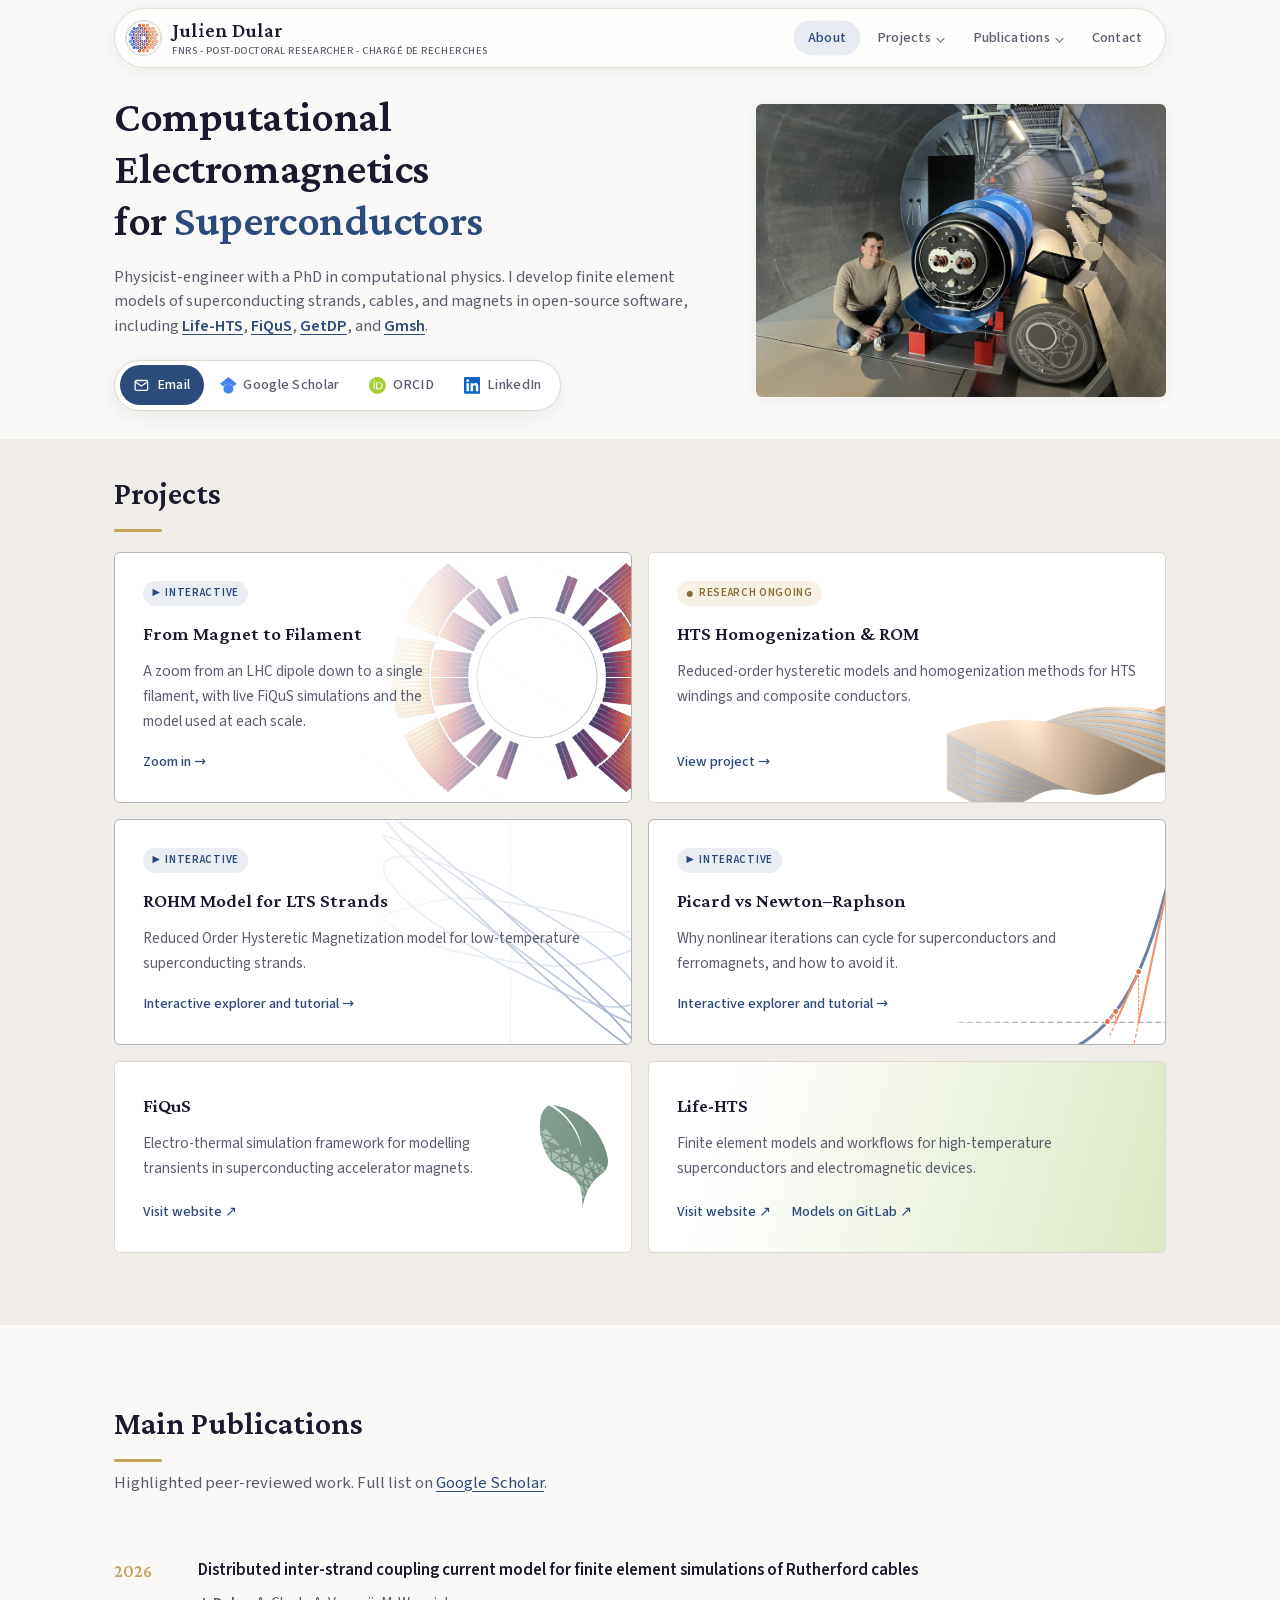
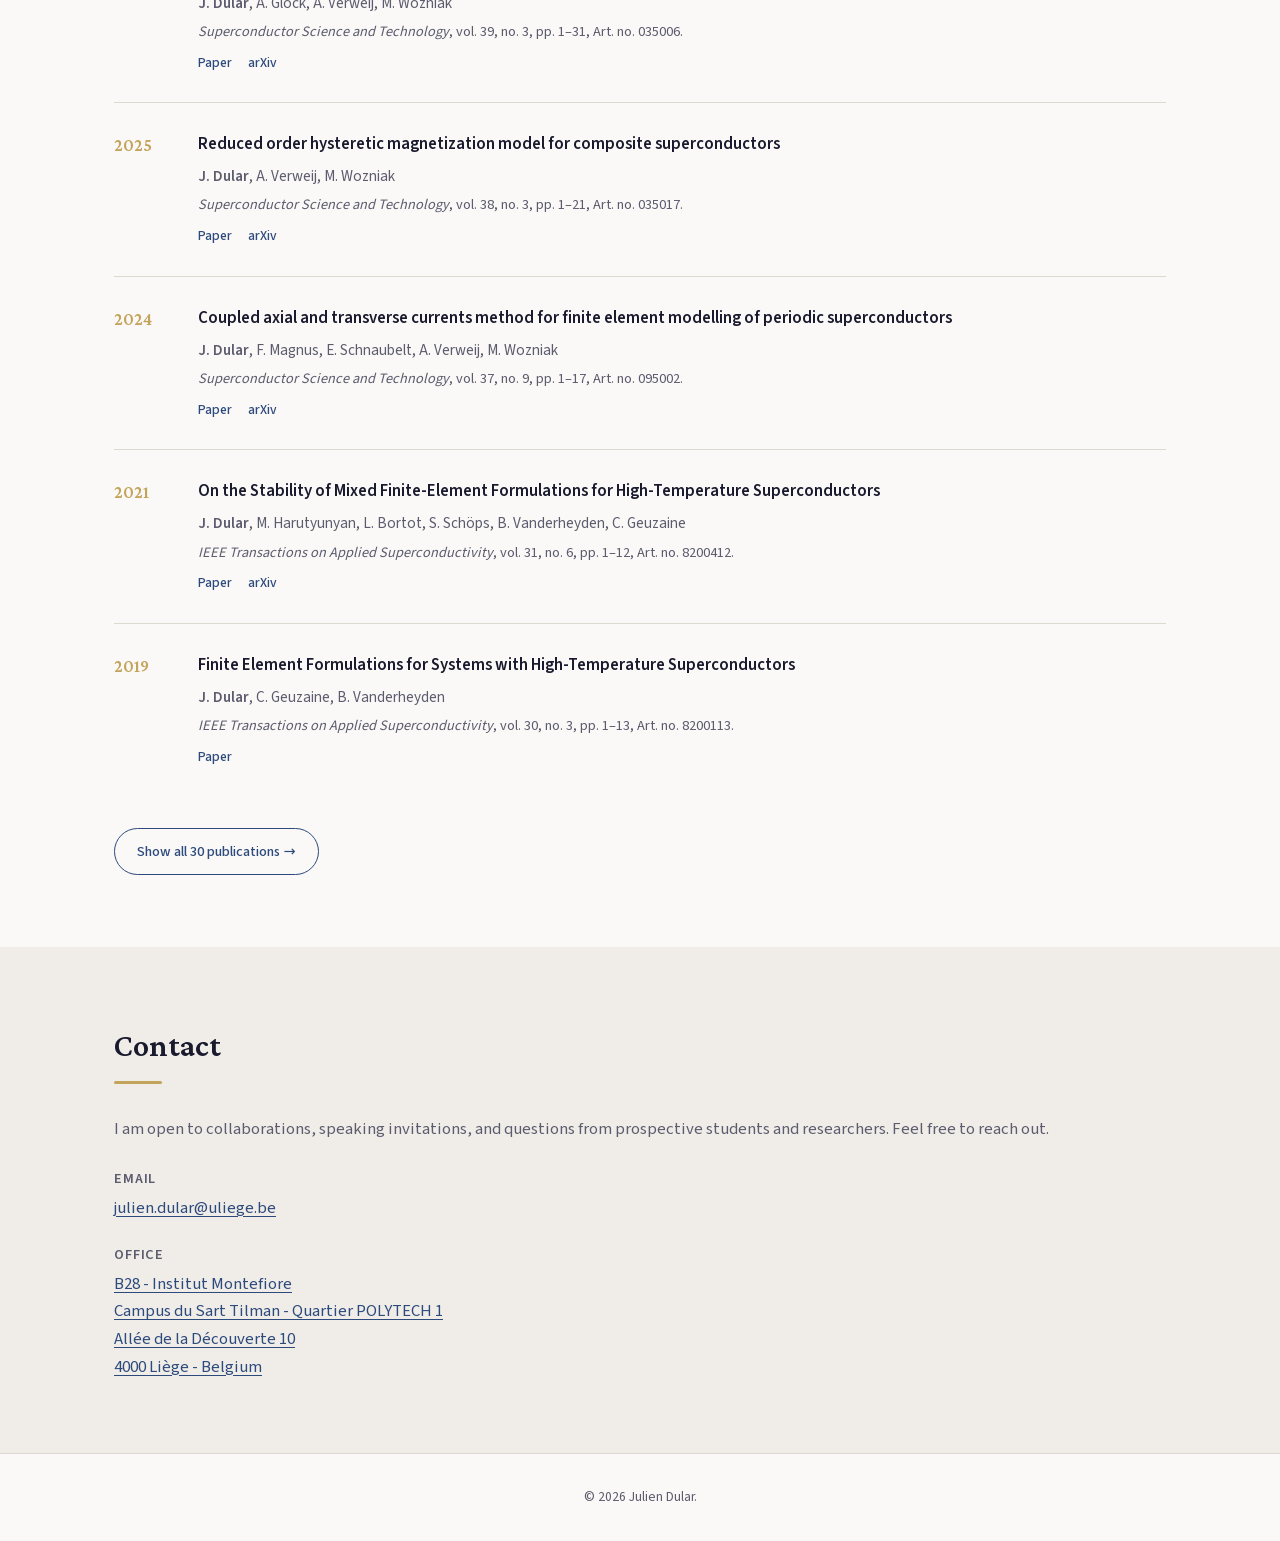
==== commit 886f79eb: "Brand new module: from magnet to filament, scrollable zoom from magnet scale down to filament scale," ====
--- a/index.html
+++ b/index.html
@@ -33,11 +33,12 @@
         <li class="nav-item-dropdown">
           <a href="#projects" class="nav-dropdown-trigger">Projects</a>
           <ul class="nav-submenu" aria-label="Project links">
-            <li><a href="https://gitlab.onelab.info/life-hts/life-hts" target="_blank" rel="noopener noreferrer">Life-HTS</a></li>
-            <li><a href="https://steam.docs.cern.ch/tools/fiqus/" target="_blank" rel="noopener noreferrer">FiQuS</a></li>
+            <li><a href="projects/magnet-to-filament.html">From Magnet to Filament <span class="nav-badge">Interactive</span></a></li>
             <li><a href="projects/hts-homogenization.html">HTS Homogenization</a></li>
             <li><a href="projects/rohm-lts.html">ROHM for LTS Strands <span class="nav-badge">Interactive</span></a></li>
             <li><a href="projects/nonlinear-iterations.html">Nonlinear Iterations <span class="nav-badge">Interactive</span></a></li>
+            <li><a href="https://steam.docs.cern.ch/tools/fiqus/" target="_blank" rel="noopener noreferrer">FiQuS</a></li>
+            <li><a href="https://gitlab.onelab.info/life-hts/life-hts" target="_blank" rel="noopener noreferrer">Life-HTS</a></li>
           </ul>
         </li>
         <li class="nav-item-dropdown">
@@ -103,6 +104,36 @@
         <h2 class="section-title">Projects</h2>
         <div class="project-carousel">
           <div class="project-track" role="region" aria-label="Projects">
+            <!-- Pairs: research overviews, interactive explorers, open-source codes -->
+            <a class="project-card project-card-zoom" href="projects/magnet-to-filament.html">
+              <span class="project-badge"><span aria-hidden="true">▶</span> Interactive</span>
+              <h3>From Magnet to Filament</h3>
+              <p>A zoom from an LHC dipole down to a single filament, with live FiQuS simulations and the model used at each scale.</p>
+              <span class="project-link">Zoom in →</span>
+            </a>
+            <a class="project-card project-card-homogenization" href="projects/hts-homogenization.html">
+              <span class="project-badge project-badge-ongoing"><span aria-hidden="true">●</span> Research ongoing</span>
+              <h3>HTS Homogenization & ROM</h3>
+              <p>Reduced-order hysteretic models and homogenization methods for HTS windings and composite conductors.</p>
+              <span class="project-link">View project →</span>
+            </a>
+            <a class="project-card project-card-interactive" href="projects/rohm-lts.html">
+              <span class="project-badge"><span aria-hidden="true">▶</span> Interactive</span>
+              <h3>ROHM Model for LTS Strands</h3>
+              <p>Reduced Order Hysteretic Magnetization model for low-temperature superconducting strands.</p>
+              <span class="project-link">Interactive explorer and tutorial →</span>
+            </a>
+            <a class="project-card project-card-interactive project-card-iterations" href="projects/nonlinear-iterations.html">
+              <span class="project-badge"><span aria-hidden="true">▶</span> Interactive</span>
+              <h3>Picard vs Newton–Raphson</h3>
+              <p>Why nonlinear iterations can cycle for superconductors and ferromagnets, and how to avoid it.</p>
+              <span class="project-link">Interactive explorer and tutorial →</span>
+            </a>
+            <a class="project-card project-card-fiqus" href="https://steam.docs.cern.ch/tools/fiqus/" target="_blank" rel="noopener noreferrer">
+              <h3>FiQuS</h3>
+              <p>Electro-thermal simulation framework for modelling transients in superconducting accelerator magnets.</p>
+              <span class="project-link">Visit website ↗</span>
+            </a>
             <div class="project-card project-card-life-hts">
               <h3>Life-HTS</h3>
               <p>Finite element models and workflows for high-temperature superconductors and electromagnetic devices.</p>
@@ -111,28 +142,6 @@
                 <a class="project-link" href="https://gitlab.onelab.info/life-hts/life-hts" target="_blank" rel="noopener noreferrer">Models on GitLab ↗</a>
               </div>
             </div>
-            <a class="project-card project-card-fiqus" href="https://steam.docs.cern.ch/tools/fiqus/" target="_blank" rel="noopener noreferrer">
-              <h3>FiQuS</h3>
-              <p>Electro-thermal simulation framework for modelling transients in superconducting accelerator magnets.</p>
-              <span class="project-link">Visit website ↗</span>
-            </a>
-            <a class="project-card project-card-homogenization" href="projects/hts-homogenization.html">
-              <h3>HTS Homogenization & ROM</h3>
-              <p>Reduced-order hysteretic models and homogenization methods for HTS windings and composite conductors.</p>
-              <span class="project-link">View project →</span>
-            </a>
-            <a class="project-card project-card-interactive" href="projects/rohm-lts.html">
-              <span class="project-badge"><span aria-hidden="true">▶</span> Interactive</span>
-              <h3>ROHM Model for LTS Strands</h3>
-              <p>Reduced Order Hysteretic Magnetization model for low-temperature superconducting strands.</p>
-              <span class="project-link">Interactive explorer and tutorial →</span>
-            </a>
-            <a class="project-card project-card-interactive project-card-iterations" href="projects/nonlinear-iterations.html">
-              <span class="project-badge"><span aria-hidden="true">▶</span> Interactive</span>
-              <h3>Picard vs Newton–Raphson</h3>
-              <p>Why nonlinear iterations can cycle for superconductors and ferromagnets, and how to avoid it.</p>
-              <span class="project-link">Interactive explorer and tutorial →</span>
-            </a>
           </div>
         </div>
       </div>
--- a/styles.css
+++ b/styles.css
@@ -977,21 +977,16 @@
   --project-gap: 1rem;
 }
 
+/* Two columns, so that the cards read as pairs: research overviews, interactive explorers, open-source codes */
 .project-track {
   display: grid;
-  grid-template-columns: repeat(3, 1fr);
+  grid-template-columns: repeat(2, 1fr);
   gap: var(--project-gap);
 }
 
 .project-carousel .project-card {
   min-height: 12rem;
   min-width: 0;
-}
-
-@media (max-width: 900px) {
-  .project-track {
-    grid-template-columns: repeat(2, 1fr);
-  }
 }
 
 @media (max-width: 600px) {
@@ -1081,12 +1076,22 @@
   font-size: 0.6rem;
 }
 
+/* Work in progress: same pill, in the warm highlight colour */
+.project-badge-ongoing {
+  color: color-mix(in srgb, var(--color-highlight) 55%, #3d2f10);
+  background: color-mix(in srgb, var(--color-highlight) 16%, var(--color-surface));
+}
+
+.project-badge-ongoing span {
+  font-size: 0.5rem;
+}
+
 /* Card of the nonlinear iterations explorer: power law and Newton-Raphson iterations in the background
    (assets/iterations-newton.svg) */
 .project-card-iterations {
   background:
     linear-gradient(105deg, var(--color-surface) 35%, rgba(255, 255, 255, 0.6) 55%, rgba(255, 255, 255, 0) 80%),
-    url("assets/iterations-newton.svg") right -2.25rem bottom -2.9rem / auto 104% no-repeat,
+    url("assets/iterations-newton.svg") right -2.6rem bottom -3.6rem / auto 135% no-repeat,
     var(--color-surface);
 }
 
@@ -1098,14 +1103,64 @@
 .project-card-fiqus {
   background:
     linear-gradient(105deg, var(--color-surface) 50%, rgba(255, 255, 255, 0.45) 75%, rgba(255, 255, 255, 0.3) 100%),
-    url("assets/fiqus-logo.svg") right 0.9rem bottom 0.7rem / auto 4.25rem no-repeat,
+    url("assets/fiqus-logo.svg") right 1.4rem center / auto 6.5rem no-repeat,
     var(--color-surface);
+}
+
+/* Scroll-driven zoom: the LHC dipole coil coloured by its field (assets/magnet-coil.webp) */
+.project-card-zoom {
+  background:
+    linear-gradient(105deg, var(--color-surface) 50%, rgba(255, 255, 255, 0.55) 70%, rgba(255, 255, 255, 0.05) 92%),
+    url("assets/magnet-coil.webp") right -3.2rem center / auto 92% no-repeat,
+    var(--color-surface);
+  border-color: color-mix(in srgb, var(--color-accent) 25%, var(--color-border));
+}
+
+.project-card-zoom p {
+  max-width: 30rem;
+}
+
+@media (min-width: 601px) {
+  .project-card-zoom p {
+    max-width: 68%;
+  }
+
+  .project-card-fiqus p {
+    max-width: calc(100% - 7.5rem);
+  }
+}
+
+/* Phones: single column, so the background images go back to a smaller size and stay clear of the text */
+@media (max-width: 600px) {
+  .project-card-zoom {
+    background-position: 0 0, right -4.4rem center, 0 0;
+    background-size: auto, auto 78%, auto;
+  }
+
+  .project-card-zoom p {
+    max-width: 78%;
+  }
+
+  .project-card-homogenization {
+    background-position: 0 0, right -1.4rem bottom -0.3rem, 0 0;
+    background-size: auto, 10rem auto, auto;
+  }
+
+  .project-card-iterations {
+    background-position: 0 0, right -2.25rem bottom -2.9rem, 0 0;
+    background-size: auto, auto 104%, auto;
+  }
+
+  .project-card-fiqus {
+    background-position: 0 0, right 0.9rem bottom 0.7rem, 0 0;
+    background-size: auto, auto 4.25rem, auto;
+  }
 }
 
 .project-card-homogenization {
   background:
     linear-gradient(105deg, var(--color-surface) 35%, rgba(255, 255, 255, 0.7) 60%, rgba(255, 255, 255, 0.2) 100%),
-    url("assets/twisted-stack.png") right -1.4rem bottom -0.3rem / 10rem auto no-repeat,
+    url("assets/twisted-stack.png") right -1.8rem bottom -0.4rem / 15.5rem auto no-repeat,
     var(--color-surface);
 }
 
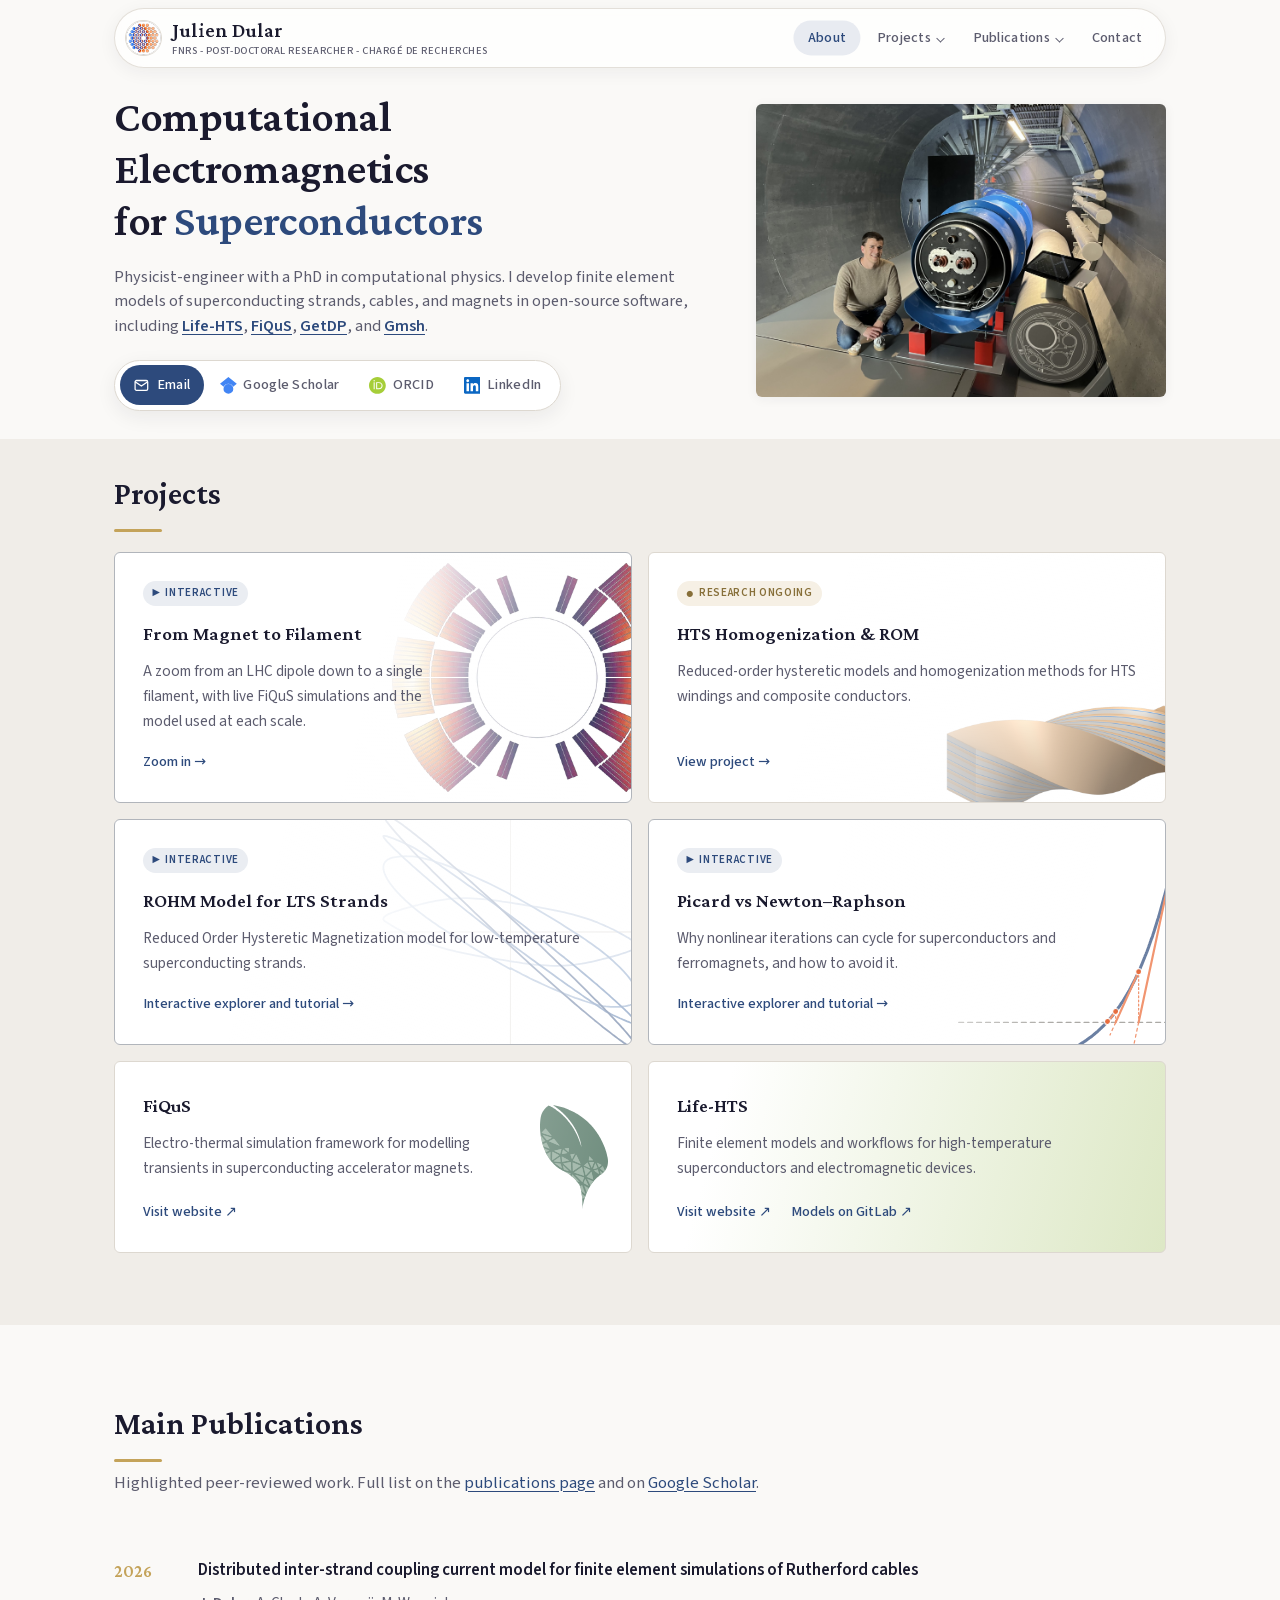
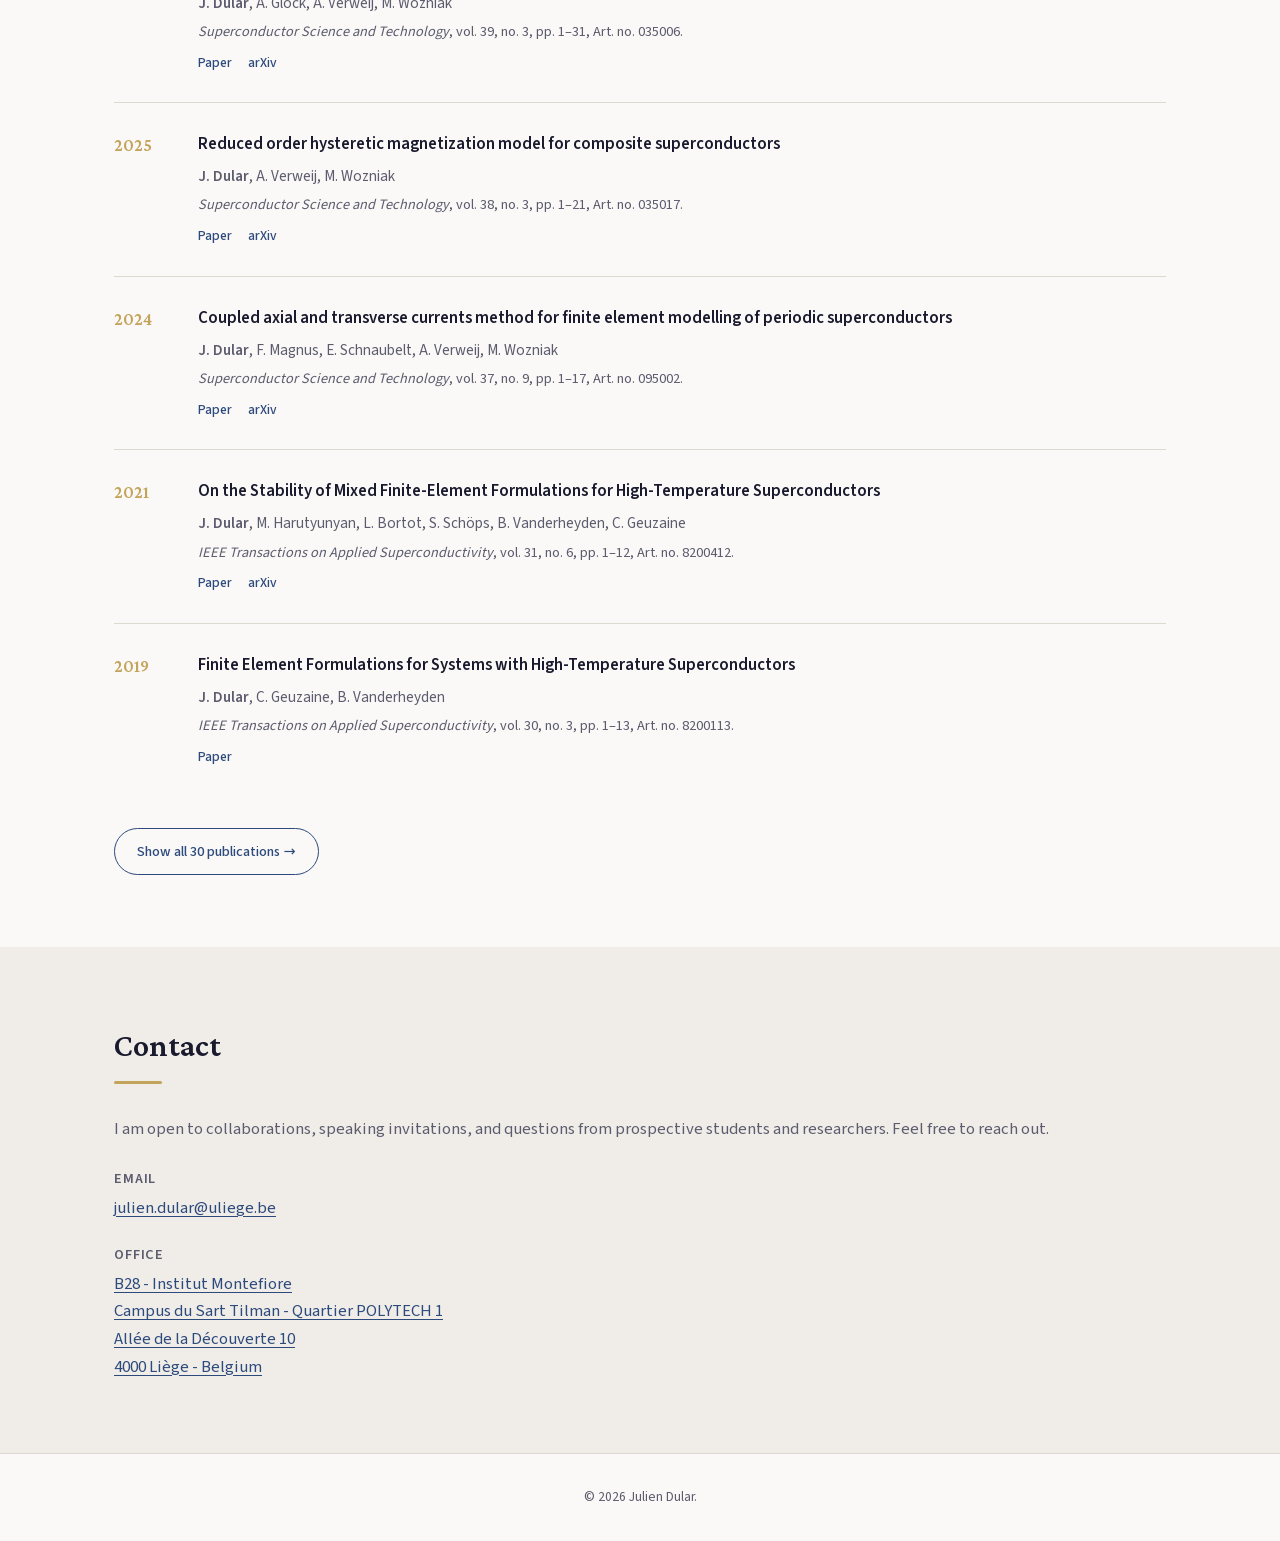
==== commit 77a4b446: "Additional link to publications" ====
--- a/index.html
+++ b/index.html
@@ -150,7 +150,7 @@
     <section class="section" id="publications">
       <div class="container" >
         <h2 class="section-title">Main Publications</h2>
-        <p class="section-intro">Highlighted peer-reviewed work. Full list on <a href="https://scholar.google.com/citations?user=bdQ_PpEAAAAJ&hl=fr" target="_blank" rel="noopener noreferrer">Google Scholar</a>.</p>
+        <p class="section-intro">Highlighted peer-reviewed work. Full list on the <a href="publications.html">publications page</a> and on <a href="https://scholar.google.com/citations?user=bdQ_PpEAAAAJ&hl=fr" target="_blank" rel="noopener noreferrer">Google Scholar</a>.</p>
 
         <div id="publications-container" data-main="true" data-show-all="true" aria-live="polite">
           <p class="section-intro">Loading publications…</p>
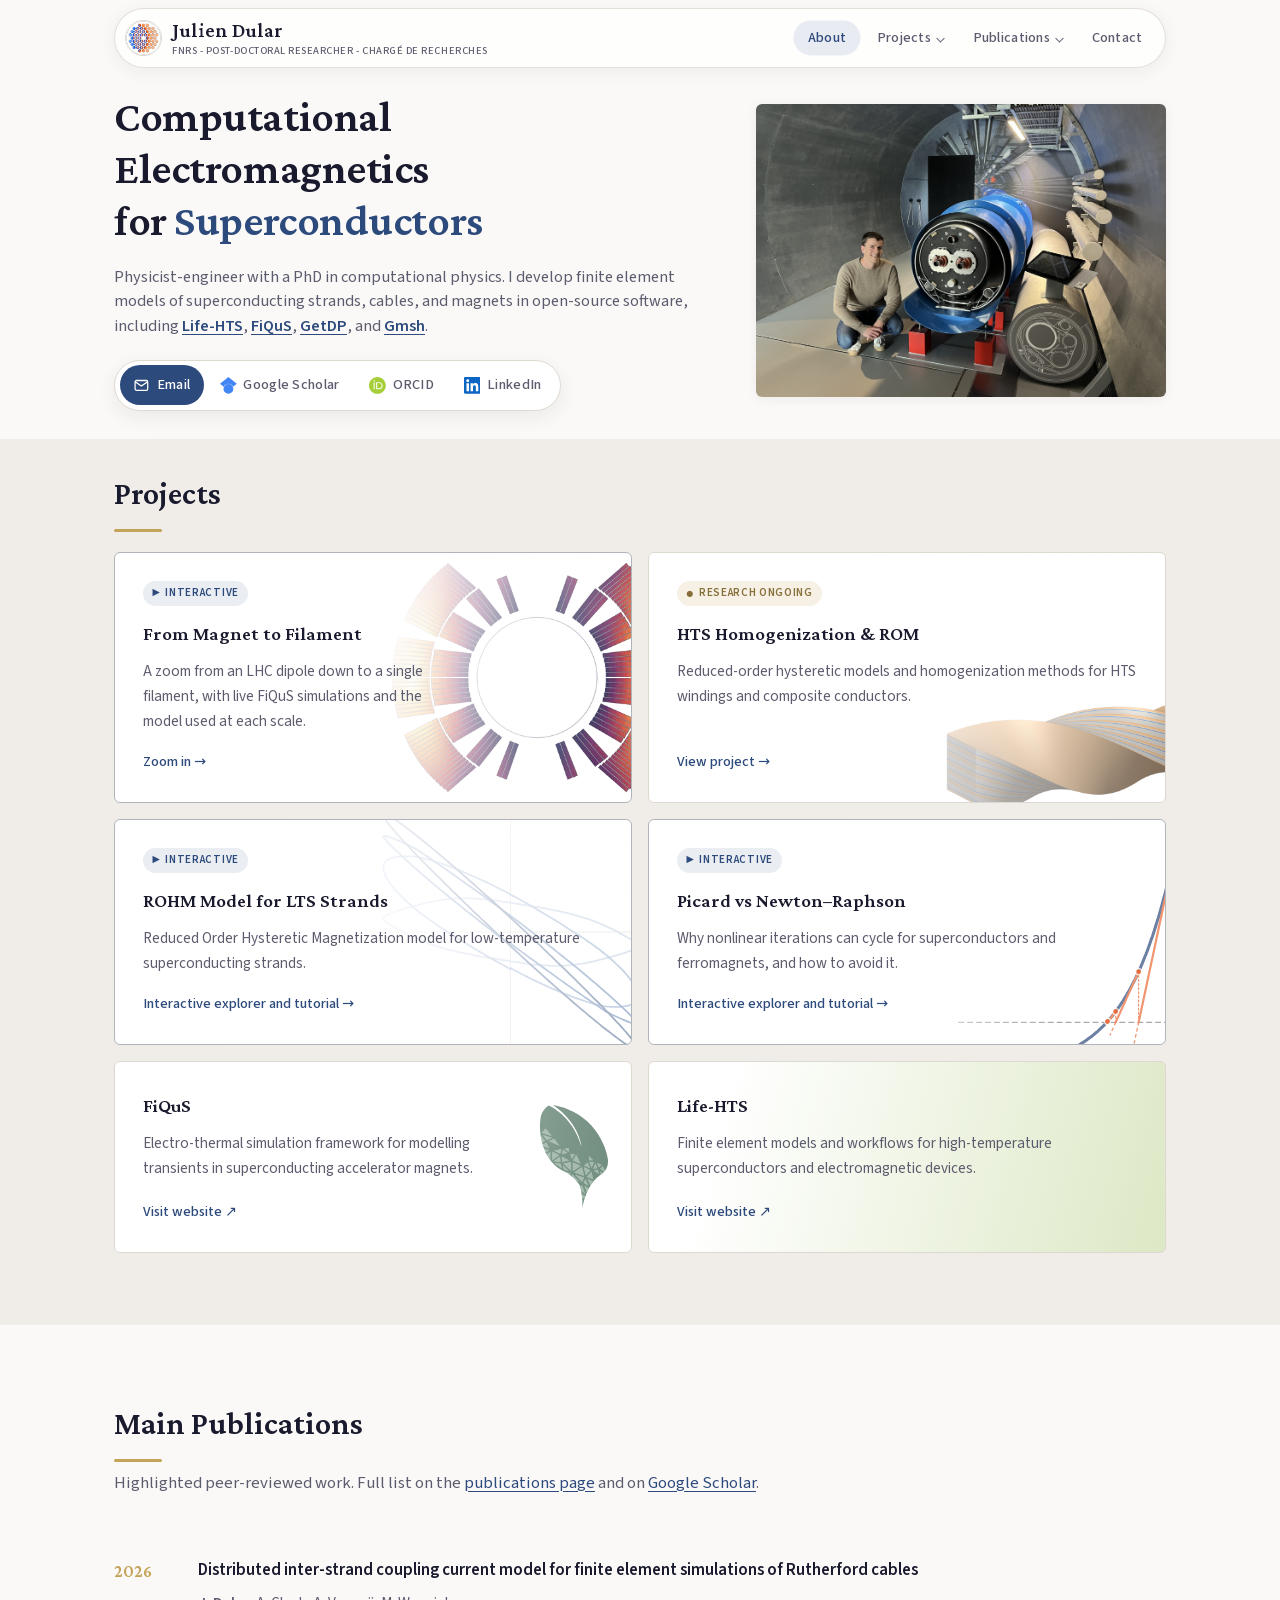
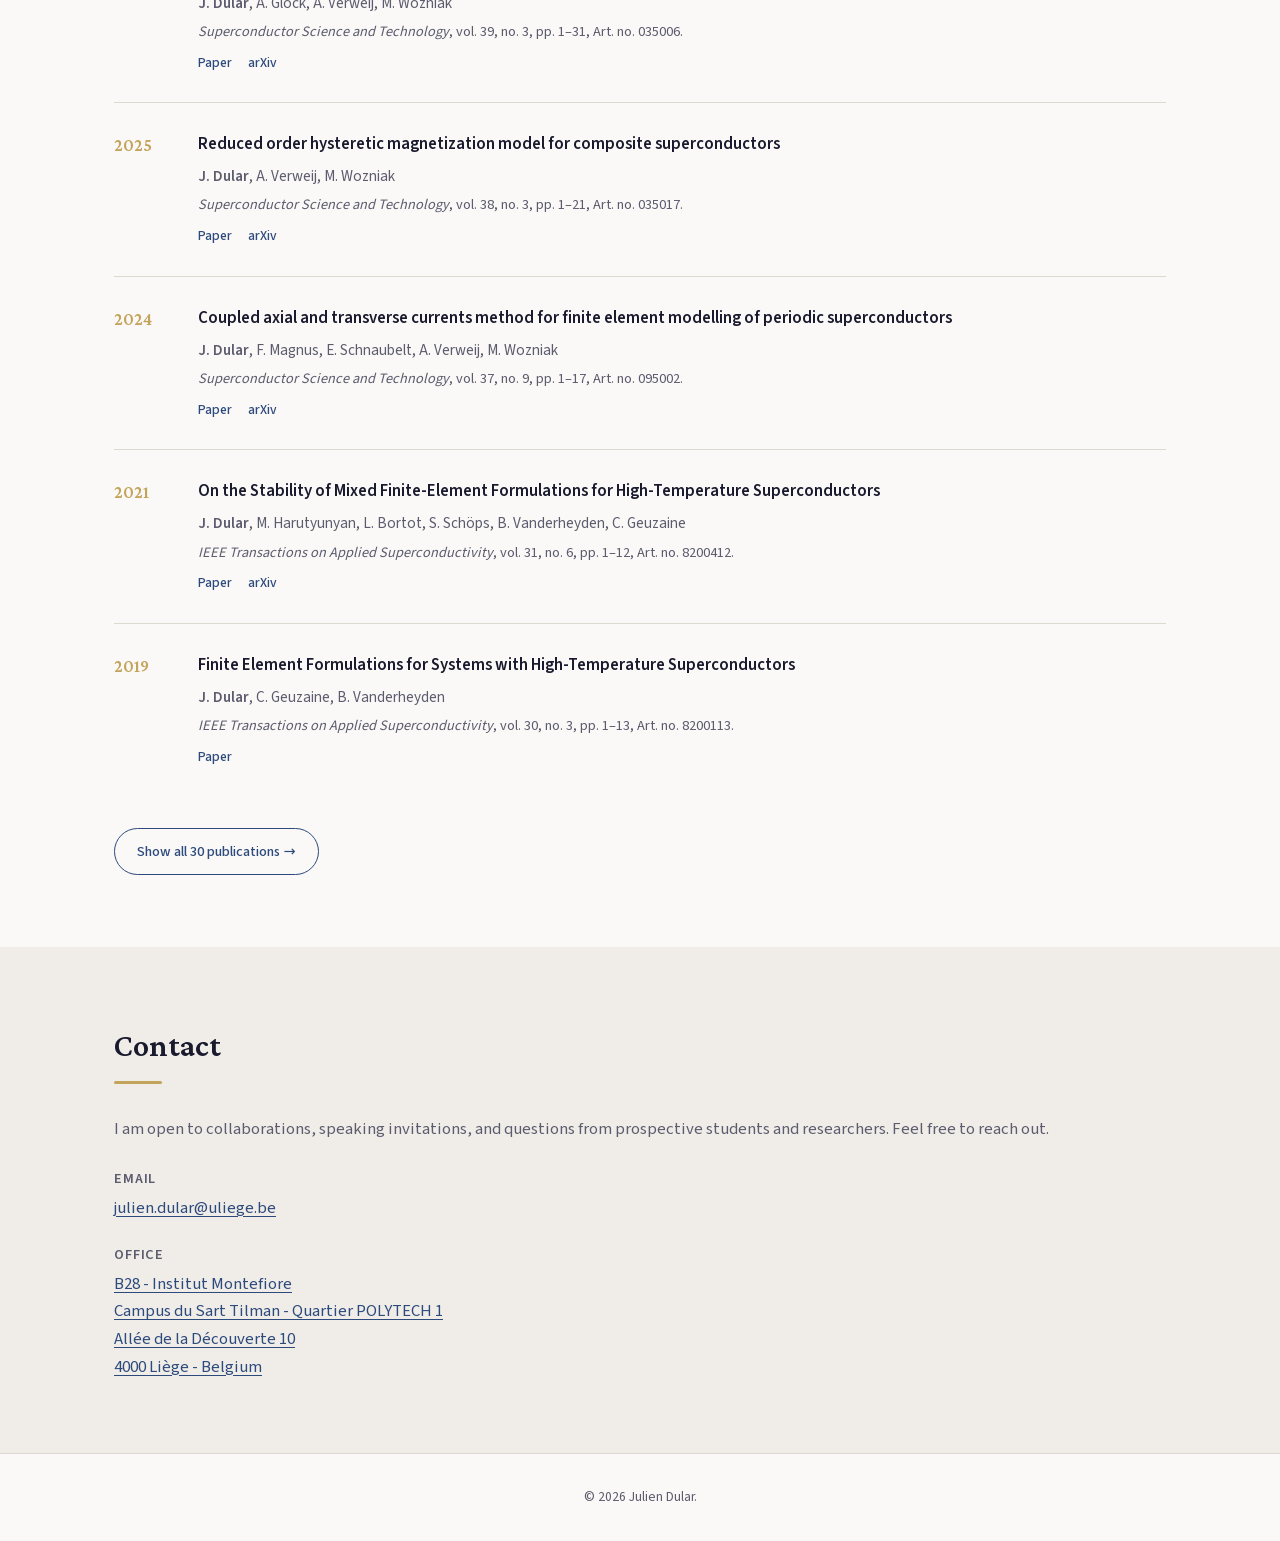
==== commit 6644686d: "Life-HTS website should be accessible again, cleaning up the temporary links to GitLab" ====
--- a/index.html
+++ b/index.html
@@ -38,7 +38,7 @@
             <li><a href="projects/rohm-lts.html">ROHM for LTS Strands <span class="nav-badge">Interactive</span></a></li>
             <li><a href="projects/nonlinear-iterations.html">Nonlinear Iterations <span class="nav-badge">Interactive</span></a></li>
             <li><a href="https://steam.docs.cern.ch/tools/fiqus/" target="_blank" rel="noopener noreferrer">FiQuS</a></li>
-            <li><a href="https://gitlab.onelab.info/life-hts/life-hts" target="_blank" rel="noopener noreferrer">Life-HTS</a></li>
+            <li><a href="https://www.life-hts.uliege.be/" target="_blank" rel="noopener noreferrer">Life-HTS</a></li>
           </ul>
         </li>
         <li class="nav-item-dropdown">
@@ -61,7 +61,7 @@
           <p class="hero-summary">
             Physicist-engineer with a PhD in computational physics. I develop finite element models of
             superconducting strands, cables, and magnets in open-source software, including
-            <a href="https://gitlab.onelab.info/life-hts/life-hts" target="_blank" rel="noopener noreferrer">Life-HTS</a>,
+            <a href="https://www.life-hts.uliege.be/" target="_blank" rel="noopener noreferrer">Life-HTS</a>,
             <a href="https://steam.docs.cern.ch/tools/fiqus/" target="_blank" rel="noopener noreferrer">FiQuS</a>,
             <a href="https://getdp.info" target="_blank" rel="noopener noreferrer">GetDP</a>, and
             <a href="https://gmsh.info/" target="_blank" rel="noopener noreferrer">Gmsh</a>.
@@ -134,14 +134,11 @@
               <p>Electro-thermal simulation framework for modelling transients in superconducting accelerator magnets.</p>
               <span class="project-link">Visit website ↗</span>
             </a>
-            <div class="project-card project-card-life-hts">
+            <a class="project-card project-card-life-hts" href="https://www.life-hts.uliege.be/" target="_blank" rel="noopener noreferrer">
               <h3>Life-HTS</h3>
               <p>Finite element models and workflows for high-temperature superconductors and electromagnetic devices.</p>
-              <div class="project-links">
-                <a class="project-link" href="http://www.life-hts.uliege.be/" target="_blank" rel="noopener noreferrer">Visit website ↗</a>
-                <a class="project-link" href="https://gitlab.onelab.info/life-hts/life-hts" target="_blank" rel="noopener noreferrer">Models on GitLab ↗</a>
-              </div>
-            </div>
+              <span class="project-link">Visit website ↗</span>
+            </a>
           </div>
         </div>
       </div>
--- a/styles.css
+++ b/styles.css
@@ -1043,16 +1043,8 @@
   color: var(--color-accent);
 }
 
-a.project-card:hover .project-link,
-.project-links .project-link:hover {
+a.project-card:hover .project-link {
   color: var(--color-accent-light);
-}
-
-/* Card with several separate links instead of a single link on the whole card */
-.project-links {
-  display: flex;
-  flex-wrap: wrap;
-  gap: 0.35rem 1.25rem;
 }
 
 /* Card leading to an interactive application: magnetization loops computed with the model in the
